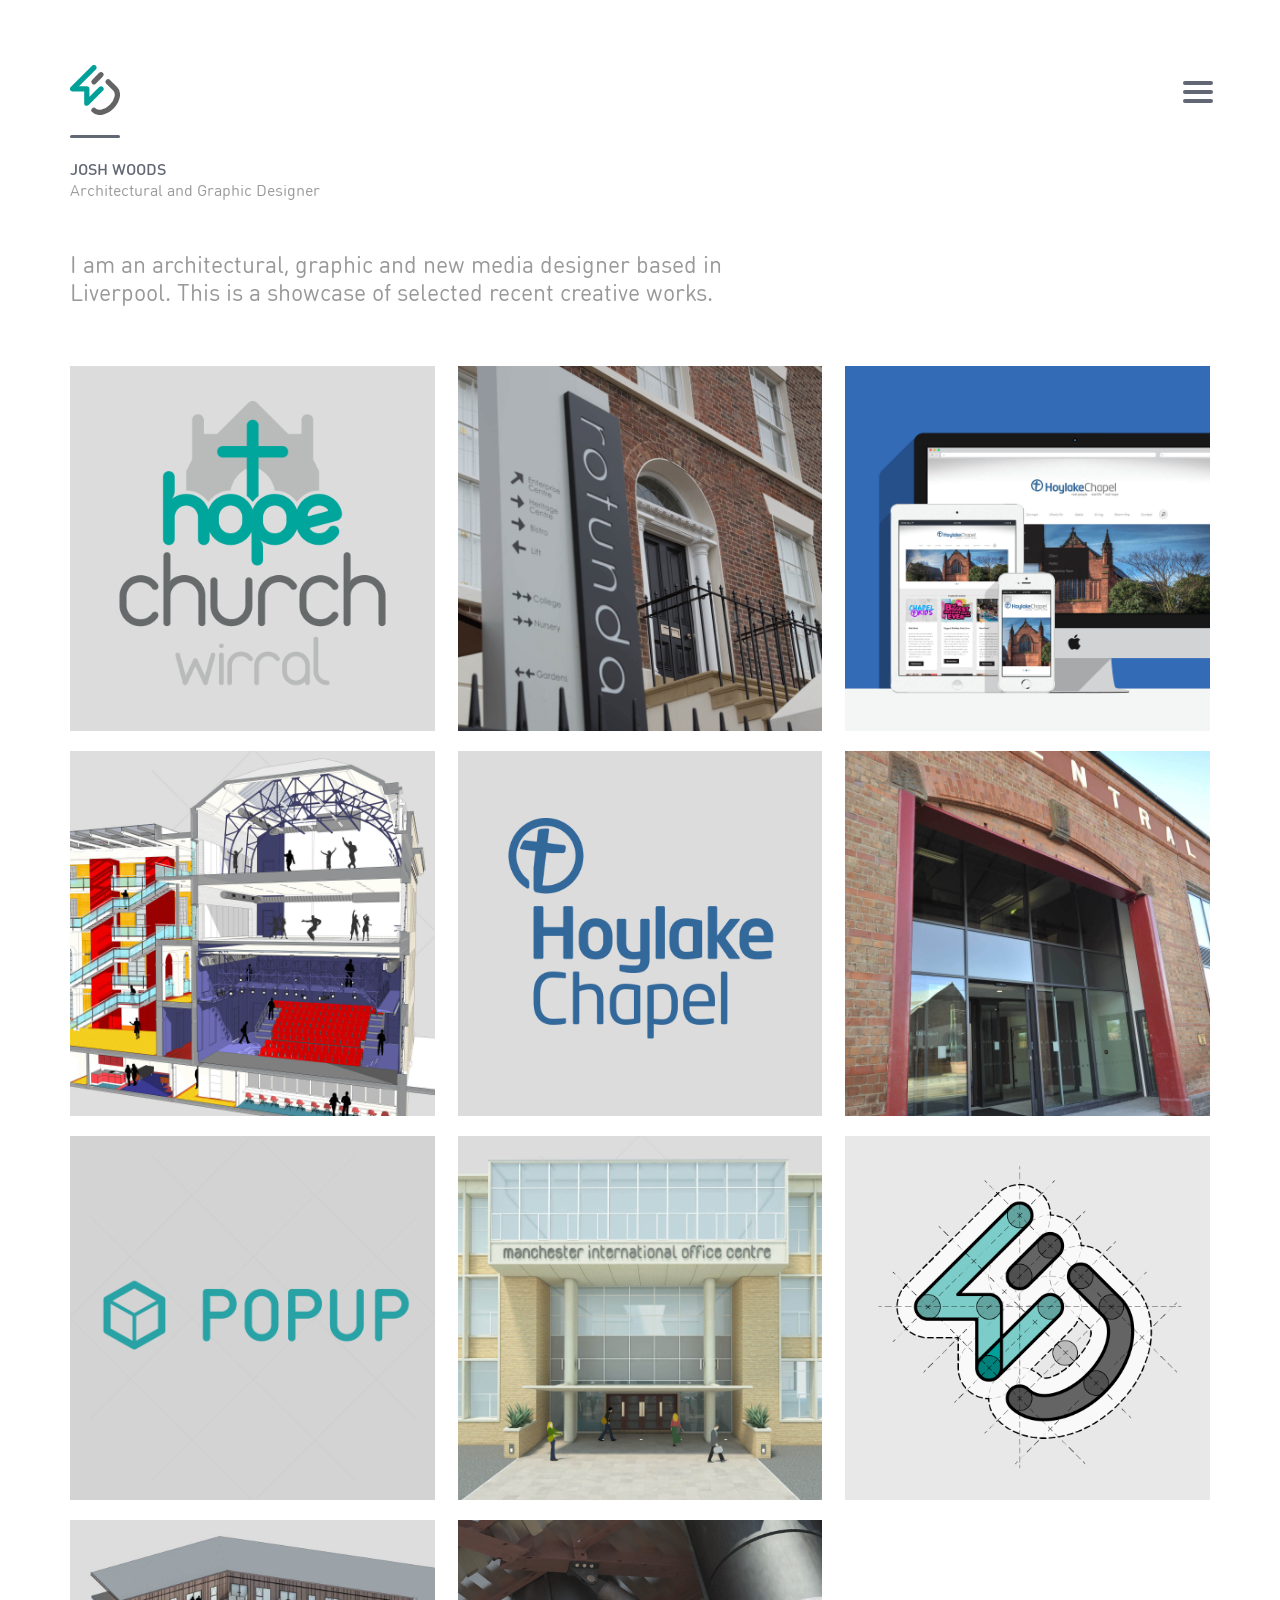
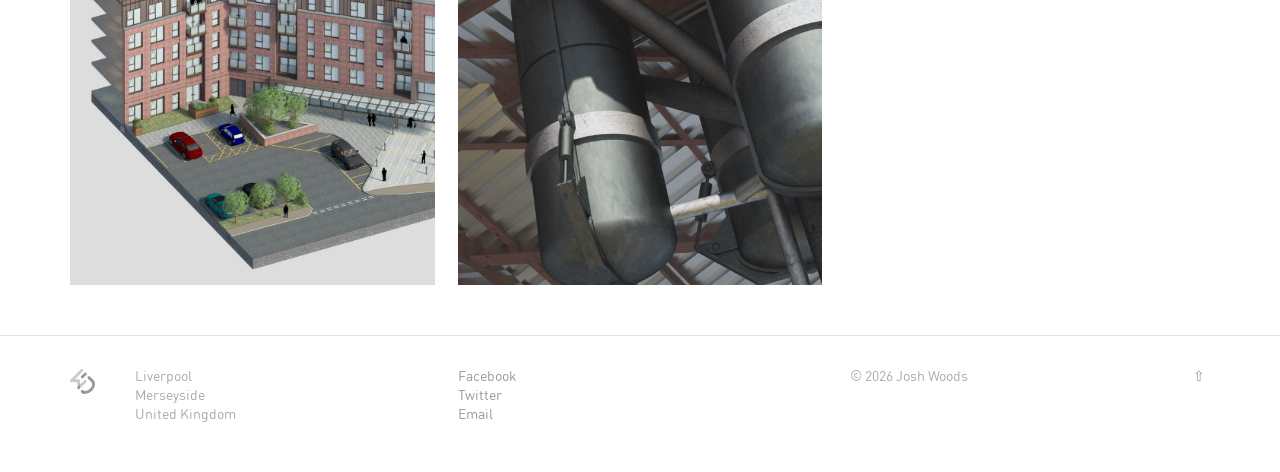
==== index.html @ f614d5b0 "Add files via upload" ====
<!DOCTYPE html>
<html lang="en">

<head>
  <meta charset="UTF-8">
  <meta name="viewport" content="width=device-width, initial-scale=1">
  <title>Josh Woods | Architectural &#38; Graphic Designer</title>
  <meta name="description" content="I am an architectural, graphic and new media designer based in Liverpool. This is a showcase of my recently completed creative works.">
  <meta name="author" content="Josh Woods">
  <link rel="stylesheet" href="css/style.css">
  <link rel="apple-touch-icon" href="img/apple-icon-touch.png">
  <link rel="shortcut icon" href="img/favicon.png">
</head>

<body>

<section id="top" style="height: 50px;"></section>

<div class="header">
<a href="#0">
<svg class="logo" id="Layer_1" xmlns="http://www.w3.org/2000/svg" viewBox="0 0 94.96 94.96"><g id="LWPOLYLINE"><polyline points="45.44 4.96 4.96 45.44 31.94 45.44 31.94 72.42 58.93 45.44" style="fill:none; stroke:#01a199; stroke-linecap:round; stroke-linejoin:round; stroke-width:9.92px;"/></g><g id="LWPOLYLINE-2"><line x1="45.44" y1="31.94" x2="58.93" y2="18.45" style="fill:none; stroke:#646464; stroke-linecap:round; stroke-linejoin:round; stroke-width:9.92px;"/></g><g id="ELLIPSE"><path d="M45.44,85.91c7.45,7.45,22.55,4.43,33.73-6.75,11.18-11.18,14.2-26.28,6.75-33.73l-13.49-13.49" style="fill:none; stroke:#646464; stroke-linecap:round; stroke-linejoin:round; stroke-width:9.92px;"/></g></svg>
</a>
      <nav class="hamburger">
        <ul class="drop-down closed">
          <li>
            <div class="nav-button navTrigger">
              <i></i><i></i><i></i>
            </div>
          </li>
          <li class="filter dditem" data-filter="all" style="margin-top: 70px;"><a data-type="all" href="#0">SHOW ALL</a></li>
          <li class="filter dditem" data-filter=".online"><a data-type="online" href="#0">NEW MEDIA</a></li>
					<li class="filter dditem" data-filter=".architect"><a data-type="architect" href="#0">ARCHITECTURE</a>
					</li>
					<li class="filter dditem" data-filter=".identity"><a data-type="identity" href="#0">IDENTITY</a>
					</li>
					<li class="filter dditem" data-filter=".print"><a data-type="print" href="#0">PRINT</a>
					</li>
                    <li><a href="/about/">ABOUT</a>
					</li>
                    <li><a href="/contact/" style="font-weight: 500; color: #626774;">CONTACT</a>
                    </li>
        </ul>
      </nav>

</div>

<div id="whiteout" class="showverlay"></div>
    
<div class="wrapper">
  <div class="title">
    <div class="titleline" margin-top: 24px;></div>
    <div style="font-weight: 500; color: #626774; margin-top: 20px;">JOSH WOODS</div>
    <div style="color: #999999;">Architectural and Graphic Designer</div>
  </div>
</div>

<div class="wrapper"><div class="subtitle">
    <h3>
      I am an architectural, graphic and new media designer based in Liverpool. This is a showcase of selected recent creative works.
    </h3>
</div></div>   
    
	<div class="container wrapper">
		<div class="item mix identity print">
			<a href="projects/hcw" id="work1">
                <img class="frame" src="data:image/png;base64, [base64]/9eOsAIAAAAAAAAAAAAAAAAAAAAAAAAAAAAAAAAAAAAAAAAAAAAAAAAAAAAAAAAAAAAAAAAAAAAAAAwBxc8AAdL7YC0AAAAASUVORK5CYII=" />
                <img data-src="img/projects/hcw/hcw.png" class="lazyload frameimg">
				<figbg class="prin" />
				<figcaption>
                    <div style="font-weight: 500;">Hope Church</div>
					New responsive identity for a church rename and rebrand. Identity alongside print and online assets.
				</figcaption>
			</a>
		</div>
		<div class="item mix identity architect">
			<a href="projects/template" id="work1">
                <img class="frame" src="data:image/png;base64, [base64]/9eOsAIAAAAAAAAAAAAAAAAAAAAAAAAAAAAAAAAAAAAAAAAAAAAAAAAAAAAAAAAAAAAAAAAAAAAAAAwBxc8AAdL7YC0AAAAASUVORK5CYII=" />
                <img data-src="img/projects/rotunda.jpg" class="lazyload frameimg">
				<figbg class="arch" />
				<figcaption>
					Animated text Overlay or description of project; Animated text Overlay or description of project;
				</figcaption>
			</a>
		</div>
		<div class="item mix online">
			<a href="projects/template" id="work1">
                <img class="frame" src="data:image/png;base64, [base64]/9eOsAIAAAAAAAAAAAAAAAAAAAAAAAAAAAAAAAAAAAAAAAAAAAAAAAAAAAAAAAAAAAAAAAAAAAAAAAwBxc8AAdL7YC0AAAAASUVORK5CYII=" />
                <img data-src="img/projects/hcsite.jpg" class="lazyload frameimg">
				<figbg class="onli" />
				<figcaption>
					Animated text Overlay or description of project; Animated text Overlay or description of project;
				</figcaption>
			</a>
		</div>
		<div class="item mix print architect">
			<a href="projects/template" id="work1">
                <img class="frame" src="data:image/png;base64, [base64]/9eOsAIAAAAAAAAAAAAAAAAAAAAAAAAAAAAAAAAAAAAAAAAAAAAAAAAAAAAAAAAAAAAAAAAAAAAAAAwBxc8AAdL7YC0AAAAASUVORK5CYII=" />
                <img data-src="img/projects/lipa.jpg" class="lazyload frameimg">
				<figbg class="prin" />
				<figcaption>
					Animated text Overlay or description of project; Animated text Overlay or description of project;
				</figcaption>
			</a>
		</div>
		<div class="item mix identity online print">
			<a href="projects/template" id="work1">
                <img class="frame" src="data:image/png;base64, [base64]/9eOsAIAAAAAAAAAAAAAAAAAAAAAAAAAAAAAAAAAAAAAAAAAAAAAAAAAAAAAAAAAAAAAAAAAAAAAAAwBxc8AAdL7YC0AAAAASUVORK5CYII=" />
                <img data-src="img/projects/hc.png" class="lazyload frameimg">
				<figbg class="prin" />
				<figcaption>
					Animated text Overlay or description of project; Animated text Overlay or description of project;
				</figcaption>
			</a>
		</div>
		<div class="item mix architect">
			<a href="projects/template" id="work1">
                <img class="frame" src="data:image/png;base64, [base64]/9eOsAIAAAAAAAAAAAAAAAAAAAAAAAAAAAAAAAAAAAAAAAAAAAAAAAAAAAAAAAAAAAAAAAAAAAAAAAwBxc8AAdL7YC0AAAAASUVORK5CYII=" />
                <img data-src="img/projects/shorelines.jpg" class="lazyload frameimg">
				<figbg class="arch" />
				<figcaption>
					Animated text Overlay or description of project; Animated text Overlay or description of project;
				</figcaption>
			</a>
		</div>
		<div class="item mix online identity">
			<a href="projects/template" id="work1">
                <img class="frame" src="data:image/png;base64, [base64]/9eOsAIAAAAAAAAAAAAAAAAAAAAAAAAAAAAAAAAAAAAAAAAAAAAAAAAAAAAAAAAAAAAAAAAAAAAAAAwBxc8AAdL7YC0AAAAASUVORK5CYII=" />
                <img data-src="img/projects/popup.png" class="lazyload frameimg">
				<figbg class="onli" />
				<figcaption>
					Animated text Overlay or description of project; Animated text Overlay or description of project;
				</figcaption>
			</a>
		</div>
		<div class="item mix architect">
			<a href="projects/template" id="work1">
                <img class="frame" src="data:image/png;base64, [base64]/9eOsAIAAAAAAAAAAAAAAAAAAAAAAAAAAAAAAAAAAAAAAAAAAAAAAAAAAAAAAAAAAAAAAAAAAAAAAAwBxc8AAdL7YC0AAAAASUVORK5CYII=" />
                <img data-src="img/projects/mioc.jpg" class="lazyload frameimg">
				<figbg class="arch" />
				<figcaption>
					Animated text Overlay or description of project; Animated text Overlay or description of project;
				</figcaption>
			</a>
		</div>
		<div class="item mix identity">
			<a href="projects/template" id="work1">
                <img class="frame" src="data:image/png;base64, [base64]/9eOsAIAAAAAAAAAAAAAAAAAAAAAAAAAAAAAAAAAAAAAAAAAAAAAAAAAAAAAAAAAAAAAAAAAAAAAAAwBxc8AAdL7YC0AAAAASUVORK5CYII=" />
                <img data-src="img/projects/jw3.png" class="lazyload frameimg">
				<figbg class="iden" />
				<figcaption>
					Animated text Overlay or description of project; Animated text Overlay or description of project;
				</figcaption>
			</a>
		</div>
		<div class="item mix architect">
			<a href="projects/template" id="work1">
                <img class="frame" src="data:image/png;base64, [base64]/9eOsAIAAAAAAAAAAAAAAAAAAAAAAAAAAAAAAAAAAAAAAAAAAAAAAAAAAAAAAAAAAAAAAAAAAAAAAAwBxc8AAdL7YC0AAAAASUVORK5CYII=" />
                <img data-src="img/projects/sthelens.jpg" class="lazyload frameimg">
				<figbg class="arch" />
				<figcaption>
					Animated text Overlay or description of project; Animated text Overlay or description of project;
				</figcaption>
			</a>
		</div>
		<div class="item mix architect">
			<a href="projects/thesis" id="work1">
                <img class="frame" src="data:image/png;base64, [base64]/9eOsAIAAAAAAAAAAAAAAAAAAAAAAAAAAAAAAAAAAAAAAAAAAAAAAAAAAAAAAAAAAAAAAAAAAAAAAAwBxc8AAdL7YC0AAAAASUVORK5CYII=" />
                <img data-src="img/projects/thesis/thesis.jpg" class="lazyload frameimg">
				<figbg class="arch" />
				<figcaption>
                    <div style="font-weight: 500;">Symbiosis - Ecological and Technical Futures</div>
					Liverpool School of Architecture final Thesis Project
				</figcaption>
			</a>
		</div>
        <div class="itemhidden">
		</div>
        <div class="itemhidden">
		</div>
        </div>
    
	<div class="footer">
			<div class="container wrapper">
			<div class="item location footer1">
				Liverpool
				<br>Merseyside
				<br>United Kingdom

			</div>
				
		<svg class="logofooter" xmlns="http://www.w3.org/2000/svg" viewBox="0 0 10.02 10" width="25px"><g id="Footer_Logo_Light"><path d="M3.36,8.11s-.03,0-.04-.01c.01,0,.03,0,.04.01Z" style="fill:#000100;"/><path d="M3.25,8.08s-.03-.02-.05-.03c.02,0,.03.02.05.03Z" style="fill:#000100;"/><path d="M3.47,8.12s.02,0,.03,0c0,0-.02,0-.03,0,0,0,0,0,0,0Z" style="fill:#000100;"/><path d="M3.15,8.02s-.06-.04-.09-.07c.03.03.06.05.09.07Z" style="fill:#000100;"/><path d="M3.88,7.95h0s0,0,0,0Z" style="fill:#000100;"/><path d="M3.63,8.1s-.03.01-.05.01c.02,0,.03,0,.05-.01Z" style="fill:#000100;"/><path d="M3.84,7.98s-.03.03-.05.04c.02-.01.04-.03.05-.04Z" style="fill:#000100;"/><path d="M3.74,8.05s-.03.02-.05.03c.02,0,.03-.02.05-.03Z" style="fill:#000100;"/><path d="M2.97,7.82s-.02-.04-.03-.06c0,.02.02.04.03.06Z" style="fill:#000100;"/><path d="M2.92,7.71s-.01-.03-.02-.05c0,.02.01.03.02.05Z" style="fill:#000100;"/><path d="M3.06,7.95s-.05-.06-.07-.09c.02.03.05.06.07.09Z" style="fill:#000100;"/><path d="M3.69,8.08s-.04.01-.06.02c.02,0,.04-.01.06-.02Z" style="fill:#000100;"/><path d="M3.87,7.96h0s-.03.02-.04.03c.01,0,.02-.02.03-.03Z" style="fill:#000100;"/><polygon points="3.06 7.95 3.06 7.95 3.06 7.95 3.06 7.95" style="fill:#000100;"/><path d="M3.06,7.13s.53-.53.99-.99v-1.45c0-.32-.26-.58-.58-.58h-1.49S5.11.99,5.11.99c.23-.23.23-.59,0-.82-.23-.23-.59-.23-.82,0L.17,4.29c-.23.23-.23.59,0,.82.11.11.26.17.41.17h2.31s0,2.26,0,2.26c0,0,0,0,0,0,0-.15.05-.3.17-.42Z" style="fill:#000100; opacity:.2;"/><path d="M6.54,4.47c-.23-.23-.59-.23-.82,0,0,0-.89.89-1.67,1.67v1.4c0,.16-.06.3-.17.41l2.66-2.66c.23-.23.23-.59,0-.82Z" style="fill:#000100; opacity:.2;"/><path d="M2.9,7.65s-.01-.07-.01-.11c0,.04,0,.07.01.11Z" style="fill:#000100;"/><path d="M3.79,8.02s-.03.02-.05.03c.02,0,.03-.02.05-.03Z" style="fill:#000100;"/><path d="M2.99,7.86s-.02-.03-.02-.04c0,.01.01.03.02.04Z" style="fill:#000100;"/><path d="M3.2,8.05s-.03-.02-.05-.03c.02.01.03.02.05.03Z" style="fill:#000100;"/><path d="M3.32,8.1s-.05-.01-.07-.02c.02,0,.05.01.07.02Z" style="fill:#000100;"/><path d="M2.94,7.76s-.01-.04-.02-.06c0,.02.01.04.02.06Z" style="fill:#000100;"/><path d="M3.58,8.11s-.06,0-.09,0c.03,0,.06,0,.09,0Z" style="fill:#000100;"/><path d="M3.47,8.12s-.08,0-.11-.01c.04,0,.08.01.11.01Z" style="fill:#000100;"/></g><g id="Footer_Logo_Dark"><path d="M4.05,6.14c-.46.46-.99.99-.99.99-.11.11-.17.27-.17.42,0,.04,0,.07.01.11,0,.02.01.03.02.05,0,.02.01.04.02.06,0,.02.02.04.03.06,0,.01.01.03.02.04.02.03.04.06.07.09,0,0,0,0,0,0,.03.03.06.05.09.07.02.01.03.02.05.03.02,0,.03.02.05.03.02,0,.05.01.07.02.01,0,.03,0,.04.01.04,0,.07.01.11.01,0,0,.02,0,.03,0,.03,0,.06,0,.09,0,.02,0,.03,0,.05-.01.02,0,.04-.01.06-.02.02,0,.03-.02.05-.03.02,0,.03-.02.05-.03.02-.01.04-.03.05-.04.01-.01.03-.02.04-.03h0c.1-.1.17-.25.17-.41v-1.4Z" style="fill:#000100; opacity:.4;"/><path d="M4.48,3.65c.23.23.59.23.82,0l1.26-1.27c.21-.24.19-.61-.05-.82-.23-.2-.58-.19-.79.02l-1.24,1.24c-.23.23-.23.59,0,.82Z" style="fill:#000100; opacity:.4;"/><path d="M9.41,4.46l-1.44-1.43c-.23-.23-.59-.23-.82,0-.23.23-.23.59,0,.82h0s1.44,1.43,1.44,1.43c.57.57.29,1.76-.61,2.67-.91.91-2.1,1.18-2.67.61h0c-.23-.23-.59-.23-.82,0-.23.23-.23.59,0,.82h0c1.02,1.02,2.95.74,4.31-.61s1.63-3.29.61-4.31Z" style="fill:#000100; opacity:.4;"/></g></svg>


			<div class="item location footer2">
				<a href="https://www.facebook.com/joshdmw">Facebook</a>
				<br><a href="https://twitter.com/jdmwoods">Twitter</a>
				<br><a href="/contact/">Email</a>
			</div>

			<div class="copyright">
				&copy; 2026 Josh Woods
			</div>
			<div class="top">
				<a href="#top">&#8679;</a>
			</div>

		</div>
	</div>
    
<script src='js/jquery-2.1.4.min.js'></script>
<script src="js/hamburger.js"></script>
<script src="js/dropdown.js"></script>
<script src="js/sticky.js"></script>
<script src="js/modernizr.custom.js"></script>
<script src="js/top.js"></script>
<script src="js/mixitup.min.js"></script>
<script src="js/mixitup.init.js"></script>
<script src="js/lazysizes.min.js"></script>
    
</body>
</html>
---- css/style.css ----
html {
  /* Change default typefaces here */
	font-family: 'FF DIN Round Pro', sans-serif;
	font-size: 100%;
	font-weight: 400;
	-webkit-font-smoothing: antialiased;
}

body {
	background: #fff;
	padding: 0;
	margin: 0;
}

#Container .mix {
	display: none;
}

.display-none {
  display: none;
}

img {
	max-width: 100%;
}

img {
	-ms-interpolation-mode: bicubic;
}

*, *:after, *:before {
	-webkit-box-sizing: border-box;
	-moz-box-sizing: border-box;
	box-sizing: border-box;
}

.clearfix:before, .clearfix:after {
	content: '';
	display: table;
}

.clearfix:after {
	clear: both;
}

@font-face {
	font-family: 'FF DIN Round Pro';
	src: url('hinted-subset-FFDINRoundPro-Regular.eot');
	font-weight: 400;
	font-style: normal;
}
@font-face {
	font-family: 'FF DIN Round Pro';
	src: url([data-uri]) format('woff2'),
		url([data-uri]) format('woff'),
		url('hinted-subset-FFDINRoundPro-Regular.ttf') format('truetype');
	font-weight: 400;
	font-style: normal;
}

@font-face {
	font-family: 'FF DIN Round Pro';
	src: url('hinted-subset-FFDINRoundPro-Medium.eot');
	font-weight: 500;
	font-style: normal;
}
@font-face {
	font-family: 'FF DIN Round Pro';
	src: url([data-uri]) format('woff2'),
		url([data-uri]) format('woff'),
		url('hinted-subset-FFDINRoundPro-Medium.ttf') format('truetype');
	font-weight: 500;
	font-style: normal;
}

/* Copy & Lists */
p {
	line-height: 1.5rem;
	margin-top: 1.5rem;
	margin-bottom: 0;
}

a {
    color: #999999;
    text-decoration: none;
}

a:hover {
    color: #626774;
    
}

ul,
ol {
	margin-top: 1.5rem;
	margin-bottom: 1.5rem;
}

ul li,
ol li {
	line-height: 1.5rem;
}

ul ul,
ol ul,
ul ol,
ol ol {
	margin-top: 0;
	margin-bottom: 0;
}

blockquote {
	line-height: 1.5rem;
	margin-top: 1.5rem;
	margin-bottom: 1.5rem;
}
/* Headings */
h1,
h2,
h3,
h4,
h5,
h6 {
  /* Change heading typefaces here */
	font-family: 'FF DIN Round Pro', sans-serif;
	font-weight: 400;
	margin-top: 1.5rem;
	margin-bottom: 0;
	line-height: 1.5rem;
}

h1 {
	font-size: 4.242rem;
	line-height: 4.5rem;
	margin-top: 3rem;
}

h2 {
	font-size: 2.828rem;
	line-height: 3rem;
	margin-top: 3rem;
}

h3 {
	font-size: 1.414rem;
	line-height: 1.75rem;
}

h4 {
	font-size: 0.707rem;
}

h5 {
	font-size: 0.4713333333333333rem;
}

h6 {
	font-size: 0.3535rem;
}

@media only screen and (max-width: 550px) {
	h3 {
		font-size: 1.2rem;
		line-height: 1.4rem;
	}
}

/* Tables */
	table {
		margin-top: 1.5rem;
		border-spacing: 0;
		border-collapse: collapse;
	}

	table td,
table th {
		padding: 0;
		line-height: 33px;
	}
/* Code blocks */
	code {
		vertical-align: bottom;
	}
/* Leading paragraph text */
	.lead {
		font-size: 1.414rem;
	}
/* Hug the block above you */
	.hug {
		margin-top: 0;
	}

.subtitle {
	width: 64%;
    margin-top: 200px;
    margin-bottom: 60px;
    color: #999999;
}

@media only screen and (max-width: 950px) {
	.subtitle {
		width: 80%;
	}
}

.logo {
    width: 50px;
    height: 50px;
    margin-bottom: 25px;
    margin-top: 15px;
    float: left;
    z-index: 99;
    cursor: pointer;
    cursor: hand;
	}
	
.logow {
        stroke: #646464;
        fill: none;
        stroke-linecap: round;
        stroke-linejoin: round;
        stroke-width: 10px;
      }

.logoj {
        stroke: #01a199;
        fill: none;
        stroke-linecap: round;
        stroke-linejoin: round;
        stroke-width: 10px;
      }

.header {
  z-index: 99;
  background: #ffffff;
  background: linear-gradient(0deg,rgba(255, 255, 255, 0) 25%, rgba(255, 255, 255, 1) 100%);
  left: 0;
  right: 0;
  margin-left: auto;
  margin-right: auto;
  max-width: 1140px;
  width: 90%;
}

.wrapper {
	margin-left: auto;
    margin-right: auto;
	max-width: 1140px;
	width: 90%;
}

.titleline {
    background-color: #626774;
    width: 50px;
    height: 3px;
	margin-top: 5px;
    border-radius: 2px;
}

.title {
  position: absolute;
  top: 130px;
}

/* Navbutton */

.hamburger {
  float: right;
  z-index: 99;
  margin-top: 31px;
}

.navTrigger {
  cursor: pointer;
  width: 30px;
  height: 25px;
  float: right;
  z-index: 99;
}
.navTrigger i {
  background-color: #626774;
  border-radius: 2px;
  content: '';
  display: block;
  width: 100%;
  height: 4px;
}
.navTrigger i:nth-child(1) {
  -webkit-animation: outT 0.8s backwards;
  animation: outT 0.8s backwards;
  -webkit-animation-direction: reverse;
  animation-direction: reverse;
}
.navTrigger i:nth-child(2) {
  margin: 5px 0;
  -webkit-animation: outM 0.8s backwards;
  animation: outM 0.8s backwards;
  -webkit-animation-direction: reverse;
  animation-direction: reverse;
}
.navTrigger i:nth-child(3) {
  -webkit-animation: outBtm 0.8s backwards;
  animation: outBtm 0.8s backwards;
  -webkit-animation-direction: reverse;
  animation-direction: reverse;
}
.navTrigger.active i:nth-child(1) {
  -webkit-animation: inT 0.8s forwards;
  animation: inT 0.8s forwards;
}
.navTrigger.active i:nth-child(2) {
  -webkit-animation: inM 0.8s forwards;
  animation: inM 0.8s forwards;
}
.navTrigger.active i:nth-child(3) {
  -webkit-animation: inBtm 0.8s forwards;
  animation: inBtm 0.8s forwards;
}
@-webkit-keyframes inM {
  50% {
    -webkit-transform: rotate(0deg);
  }
  100% {
    -webkit-transform: rotate(45deg);
  }
}
@keyframes inM {
  50% {
    transform: rotate(0deg);
  }
  100% {
    transform: rotate(45deg);
  }
}
@-webkit-keyframes outM {
  50% {
    -webkit-transform: rotate(0deg);
  }
  100% {
    -webkit-transform: rotate(45deg);
  }
}
@keyframes outM {
  50% {
    transform: rotate(0deg);
  }
  100% {
    transform: rotate(45deg);
  }
}
@-webkit-keyframes inT {
  0% {
    -webkit-transform: translateY(0px) rotate(0deg);
  }
  50% {
    -webkit-transform: translateY(9px) rotate(0deg);
  }
  100% {
    -webkit-transform: translateY(9px) rotate(135deg);
  }
}
@keyframes inT {
  0% {
    transform: translateY(0px) rotate(0deg);
  }
  50% {
    transform: translateY(9px) rotate(0deg);
  }
  100% {
    transform: translateY(9px) rotate(135deg);
  }
}
@-webkit-keyframes outT {
  0% {
    -webkit-transform: translateY(0px) rotate(0deg);
  }
  50% {
    -webkit-transform: translateY(9px) rotate(0deg);
  }
  100% {
    -webkit-transform: translateY(9px) rotate(135deg);
  }
}
@keyframes outT {
  0% {
    transform: translateY(0px) rotate(0deg);
  }
  50% {
    transform: translateY(9px) rotate(0deg);
  }
  100% {
    transform: translateY(9px) rotate(135deg);
  }
}
@-webkit-keyframes inBtm {
  0% {
    -webkit-transform: translateY(0px) rotate(0deg);
  }
  50% {
    -webkit-transform: translateY(-9px) rotate(0deg);
  }
  100% {
    -webkit-transform: translateY(-9px) rotate(135deg);
  }
}
@keyframes inBtm {
  0% {
    transform: translateY(0px) rotate(0deg);
  }
  50% {
    transform: translateY(-9px) rotate(0deg);
  }
  100% {
    transform: translateY(-9px) rotate(135deg);
  }
}
@-webkit-keyframes outBtm {
  0% {
    -webkit-transform: translateY(0px) rotate(0deg);
  }
  50% {
    -webkit-transform: translateY(-9px) rotate(0deg);
  }
  100% {
    -webkit-transform: translateY(-9px) rotate(135deg);
  }
}
@keyframes outBtm {
  0% {
    transform: translateY(0px) rotate(0deg);
  }
  50% {
    transform: translateY(-9px) rotate(0deg);
  }
  100% {
    transform: translateY(-9px) rotate(135deg);
  }
}

/* Dropdown */

nav .drop-down {
  list-style: none; 
  overflow: hidden; /* When ul height is reduced, ensure overflowing li are not shown */
  height: 235px; /* 172px = (38 (li) + 5 (li border)) * 4 (number of li) */
  position: absolute;
  margin-left: -114px;
  margin-top: 0;
  padding: 0;
  z-index: 99;
  text-align: right;
  -webkit-transition: height 0.5s ease;
          transition: height 0.5s ease;
}

nav .drop-down.closed {
  /*  When toggled via jQuery this class will reduce the height of the ul which inconjuction
      with overflow: hidden set on the ul will hide all list items apart from the first */
  /* current li height 38px + 5px border */
  height: 25px;
}

#whiteout {
    position: fixed;
    top: 0;
    left: 0;
    width: 100%;
    height: 100%;
    z-index: 80;
    background-color: rgba(255,255,255,0.7);
    transition: all 0.5s ease;
}

.showverlay {
    visibility: hidden;
    opacity: 0;
}

/* Subtitle */

#subtitlecontact {
	width: 32%;
    position: relative;
	overflow: hidden;
}

@media only screen and (max-width: 950px) {
	#subtitlecontact {
		width: 80%;
	}
}

#contactform {
	width: 64%;
    position: relative;
    overflow: hidden;
    margin-bottom: 25px;
}

@media only screen and (max-width: 950px) {
	#contactform {
		width: 100%;
	}
}

.success {
    border-left-style: solid;
    border-left-width: 3px;
    border-left-color: green;
    border-right-style: solid;
    border-right-width: 3px;
    border-right-color: green;
    border-top-style: solid;
    border-top-width: 3px;
    border-top-color: green;
    border-bottom-style: solid;
    border-bottom-width: 3px;
    border-bottom-color: green;
    color: #626774;
    padding-top: 4px;
    padding-left: 30px;
    padding-right: 30px;
    padding-bottom: 30px;
    display: none;
    width: 64%;
    margin-bottom: 30px;
}

@media only screen and (max-width: 950px) {
	.success {
		width: 100%;
	}
}
    
/* Flexbox */

.container {
	-ms-box-orient: horizontal;
	display: -webkit-box;
	display: -moz-box;
	display: -ms-flexbox;
	display: -moz-flex;
	display: -webkit-flex;
	display: flex;
	-webkit-flex-wrap: wrap;
	flex-wrap: wrap;
	-ms-flex-wrap: wrap;
	-moz-flex-wrap: wrap;
	justify-content: space-between;
	-webkit-justify-content: space-between;
}

.item {
	margin-bottom: 20px;
	position: relative;
	width: 32%;
}

@media only screen and (max-width: 550px) {
	.item {
		width: 100%;
		margin-bottom: 15px;
	}
}

@media only screen and (min-width: 551px) and (max-width: 950px) {
	.item {
		width: 49%;
		margin-bottom: 15px;
	}
}

.itemhidden {
	position: relative;
	width: 32%;
}

@media only screen and (max-width: 550px) {
	.itemhidden {
		width: 100%;
	}
}

@media only screen and (min-width: 551px) and (max-width: 950px) {
	.itemhidden {
		width: 49%;
	}
}

.item2 {
	position: relative;
	width: 66%;
	overflow: hidden;
}

@media only screen and (max-width: 950px) {
	.item2 {
		width: 100%;
	}
}

.item3 {
	margin-bottom: 20px;
	position: relative;
	width: 48.5%;
	overflow: hidden;
}

@media only screen and (max-width: 550px) {
	.item3 {
		width: 100%;
		margin-bottom: 15px;
	}
}

.item4 {
	margin-bottom: 20px;
	position: relative;
	width: 100%;
	overflow: hidden;
}

@media only screen and (max-width: 950px) {
	.item4 {
		margin-bottom: 15px;
	}
}

.item5 {
	margin-bottom: 0;
	position: relative;
	width: 32%;
	overflow: hidden;
}

@media only screen and (max-width: 950px) {
	.item5 {
		width: 100%;
	}
}

.articletext {
    color: #666666;
    background-color: rgba(240,240,240,0.8);
    padding-top: 5px;
    padding-left: 25px;
    padding-right: 25px;
    padding-bottom: 25px;
    width: 100%;
}

.lazyload {
  opacity: 0;
}

.lazyloading {
  opacity: 1;
  -webkit-transition: 300ms opacity;
  transition: 300ms opacity;
  background: url(../img/loader.gif) no-repeat center;
}

.frame {
	width: 100%;
    vertical-align: bottom;
}

.frameimg {
    position: absolute;
    width: 100%;
    height: 100%;
    top: 0;
    left: 0;
    vertical-align: bottom;
}

.mix {
  background-color: lightgray;
}

/* Hover */

figbg {
	width: 100%;
	height: 100%;
	position: absolute;
	opacity: 0;
	top: 0;
	left: 0;
	padding: 0;
    overflow: hidden;
	transition: opacity 0.3s ease-in-out;
 /* vendorless fallback */
	-o-transition: opacity 0.3s ease-in-out;
 /* opera */
	-ms-transition: opacity 0.3s ease-in-out;
 /* IE 10 */
	-moz-transition: opacity  0.3s ease-in-out;
 /* Firefox */
	-webkit-transition: opacity 0.3s ease-in-out;
 /*safari and chrome */
}

.onli {
background-color: #53c0ab;
}

.arch {
background-color: #f1cb4e;
}

.iden {
background-color: #82669c;
}

.prin {
background-color: #ed3f3e;
}

figcaption {
	position: absolute;
	color: white;
	opacity: 0;
	max-width: 80%;
	-webkit-transition: all 0.6s ease;
	-moz-transition: all 0.6s ease;
	-o-transition: all 0.6s ease;
}

a#work1:hover figbg {
	opacity: 0.85;
}

a#work1:hover figcaption {
	opacity: 1;
}

a#work1 figcaption {
	bottom: 10%;
	left: -30%;
}

a#work1:hover figcaption {
	left: 10%;
}

/* Feedback */

.feedback-input {
	opacity:0.9;
	color:#AAAAAA;
	font-family: 'FF DIN Round Pro', sans-serif;
    font-weight:300;
	font-size: 18px;
	border-radius: 0;
	line-height: 22px;
	background-color: white;
    border: 2px solid #d8d8d8;
	padding: 13px 13px 13px 54px;
	margin-bottom: 10px;
	width:100%;
	-webkit-box-sizing: border-box;
	-moz-box-sizing: border-box;
	-ms-box-sizing: border-box;
	box-sizing: border-box;
}

.feedback-input:focus{
	background: #fff;
	box-shadow: 0;
	border: 2px solid #848484;
	color: #848484;
	outline: none;
    padding: 13px 13px 13px 54px;
}

.focused{
	color:#30aed6;
	border:#30aed6 solid 3px;
}

/* Icons ---------------------------------- */

#name{
	background-image: url(../img/name.svg);
	background-size: 30px 30px;
	background-position: 11px 8px;
	background-repeat: no-repeat;
}

#name:focus{
	background-image: url(../img/name_on.svg);
	background-size: 30px 30px;
	background-position: 8px 5px;
  background-position: 11px 8px;
	background-repeat: no-repeat;
}

#email{
	background-image: url(../img/email.svg);
	background-size: 30px 30px;
	background-position: 11px 8px;
	background-repeat: no-repeat;
}

#email:focus{
	background-image: url(../img/email_on.svg);
	background-size: 30px 30px;
  background-position: 11px 8px;
	background-repeat: no-repeat;
}

#message{
	background-image: url(../img/comment.svg);
	background-size: 30px 30px;
	background-position: 11px 8px;
	background-repeat: no-repeat;
}

#message:focus{
	background-image: url(../img/comment_on.svg);
	background-size: 30px 30px;
	background-position: 11px 8px;
	background-repeat: no-repeat;
}

textarea {
	width: 100%;
	height: 150px;
	line-height: 150%;
}

input:hover, textarea:hover,
input:focus, textarea:focus {
	background-color:white;
}

#button-blue{
	font-family: 'FF DIN Round Pro', sans-serif;
	float:left;
	width: 100%;
	border: #d8d8d8 solid 2px;
	cursor:pointer;
	background-color: #d8d8d8;
	color:white;
	font-size:24px;
	padding-top:22px;
	padding-bottom:22px;
    -webkit-appearance: none;
	-webkit-transition: all 0.3s;
	-moz-transition: all 0.3s;
	transition: all 0.3s;
}

#button-blue:hover{
	background-color: rgba(0,0,0,0);
	color: #848484;
    border: #848484 solid 2px;
}

#button-blue:focus{
	background-color: rgba(0,0,0,0);
	color: #848484;
    border: #848484 solid 2px;
}

.errorMessages {
    list-style-type: disc;
    margin: 0 10px 15px 10px;
    padding: 8px 35px 8px 30px;
    color: #B94A48;
    background-color: #F2DEDE;
    border: 2px solid #EED3D7;
    border-radius: 4px;
    text-shadow: 0 1px 0 rgba(255, 255, 255, 0.5);
}
    
/* Footer */
.footer {
	border-top: 1px solid rgba(220,220,220,0.8);
	color: rgb(170,170,170);
	font-size: 0.9em;
        margin-top: 30px;
	padding-top: 30px;
	padding-bottom: 30px;
	line-height: 1.3em;
}

.logofooter {
	position: absolute;
	margin-left: 0px;
	margin-top: 3px;
        float: left;
}

.footer1 {
	padding-left: 65px;
}

@media only screen and (max-width: 550px) {
	.footer2 {
		padding-left: 65px;
	}
}	

.location {
	text-align: left;
}

.copyright {
	margin-bottom: 20px;
	position: relative;
	width: 25%;
	overflow: hidden;
	padding-right: 5px;
	padding-left: 5px;
	text-align: left;
}

.top {
	margin-bottom: 20px;
	position: relative;
	width: 5%;
	overflow: hidden;
	padding-right: 5px;
	padding-left: 5px;
	text-align: right;
}

@media only screen and (max-width: 550px) {
	.copyright, .top {
		width: 100%;
		margin-bottom: 0;
		text-align: left;
		padding-left: 65px;
	}

	.top {
		margin-top: 15px;
	}
}

@media only screen and (min-width: 551px) and (max-width: 950px) {
	.copyright, .top {
		width: 49%;
		margin-bottom: 0;
		text-align: left;
	}
	.copyright {
		padding-left: 65px;
	}
}
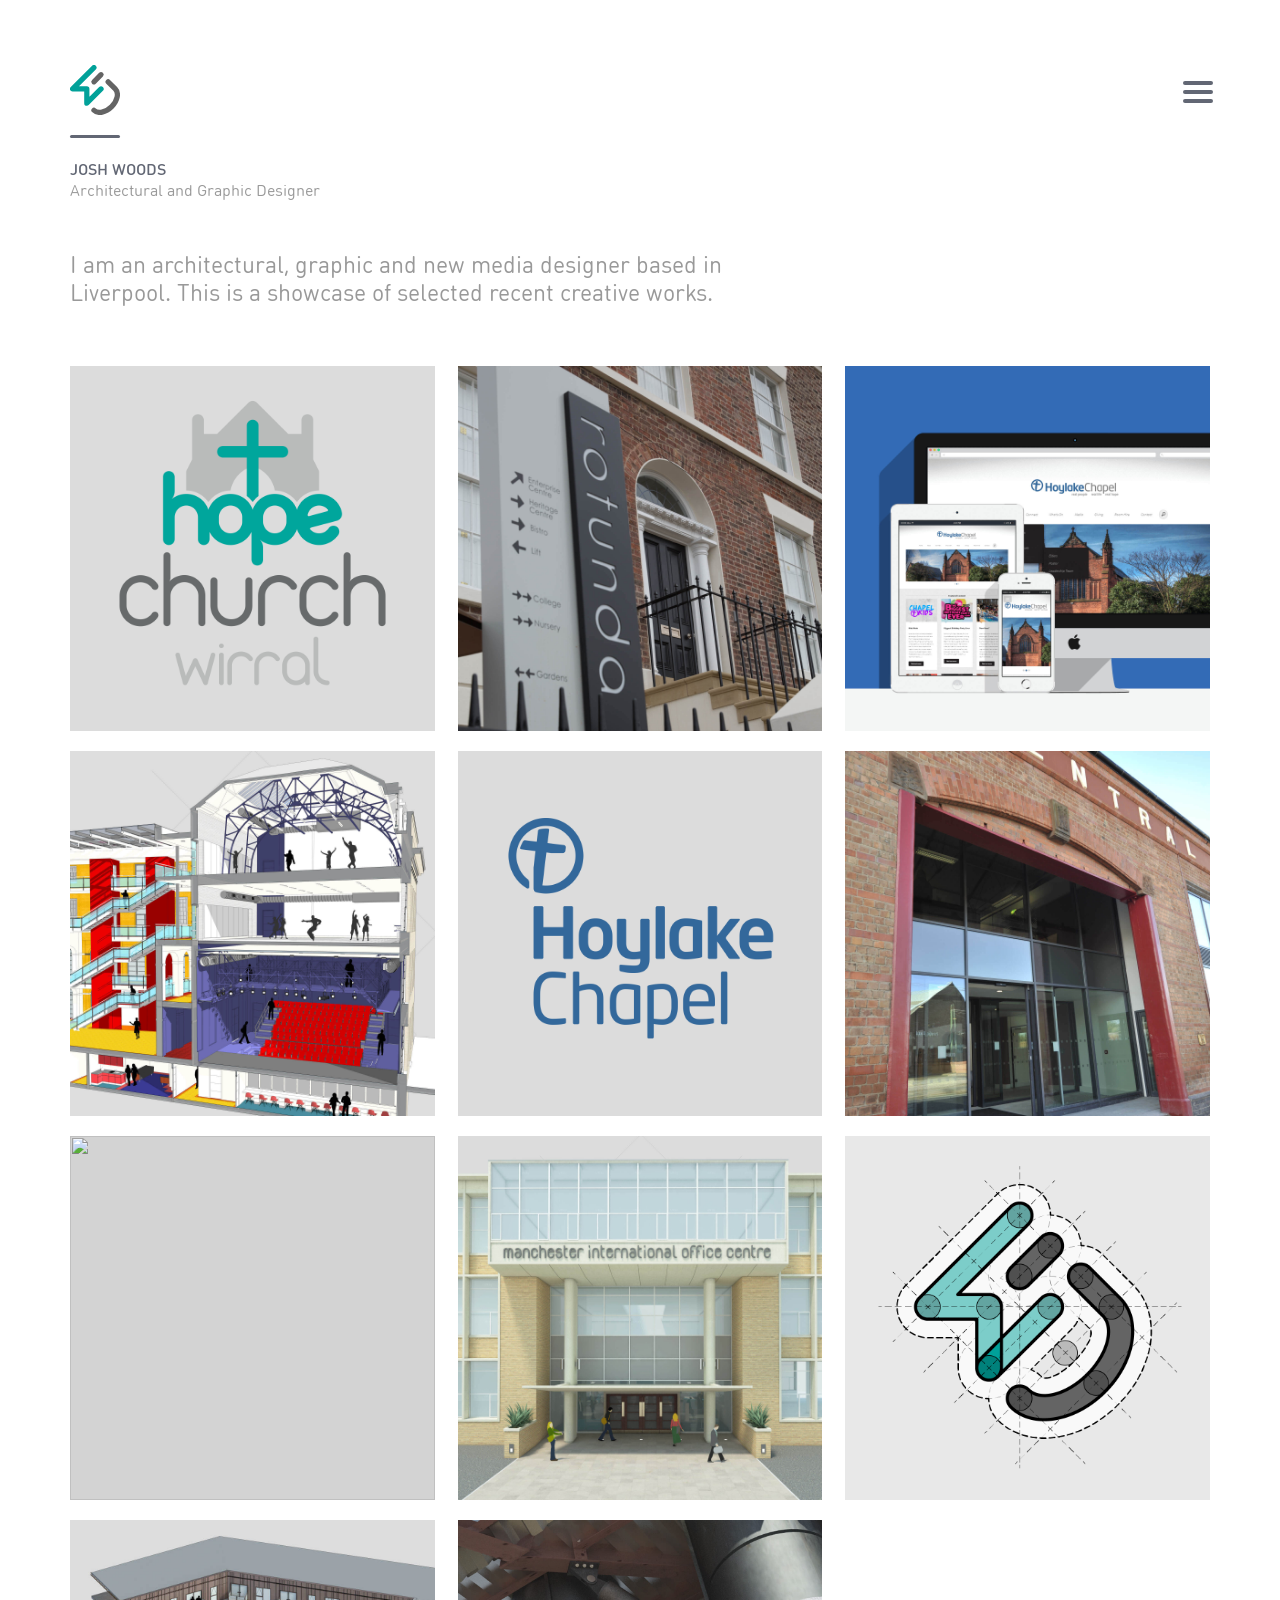
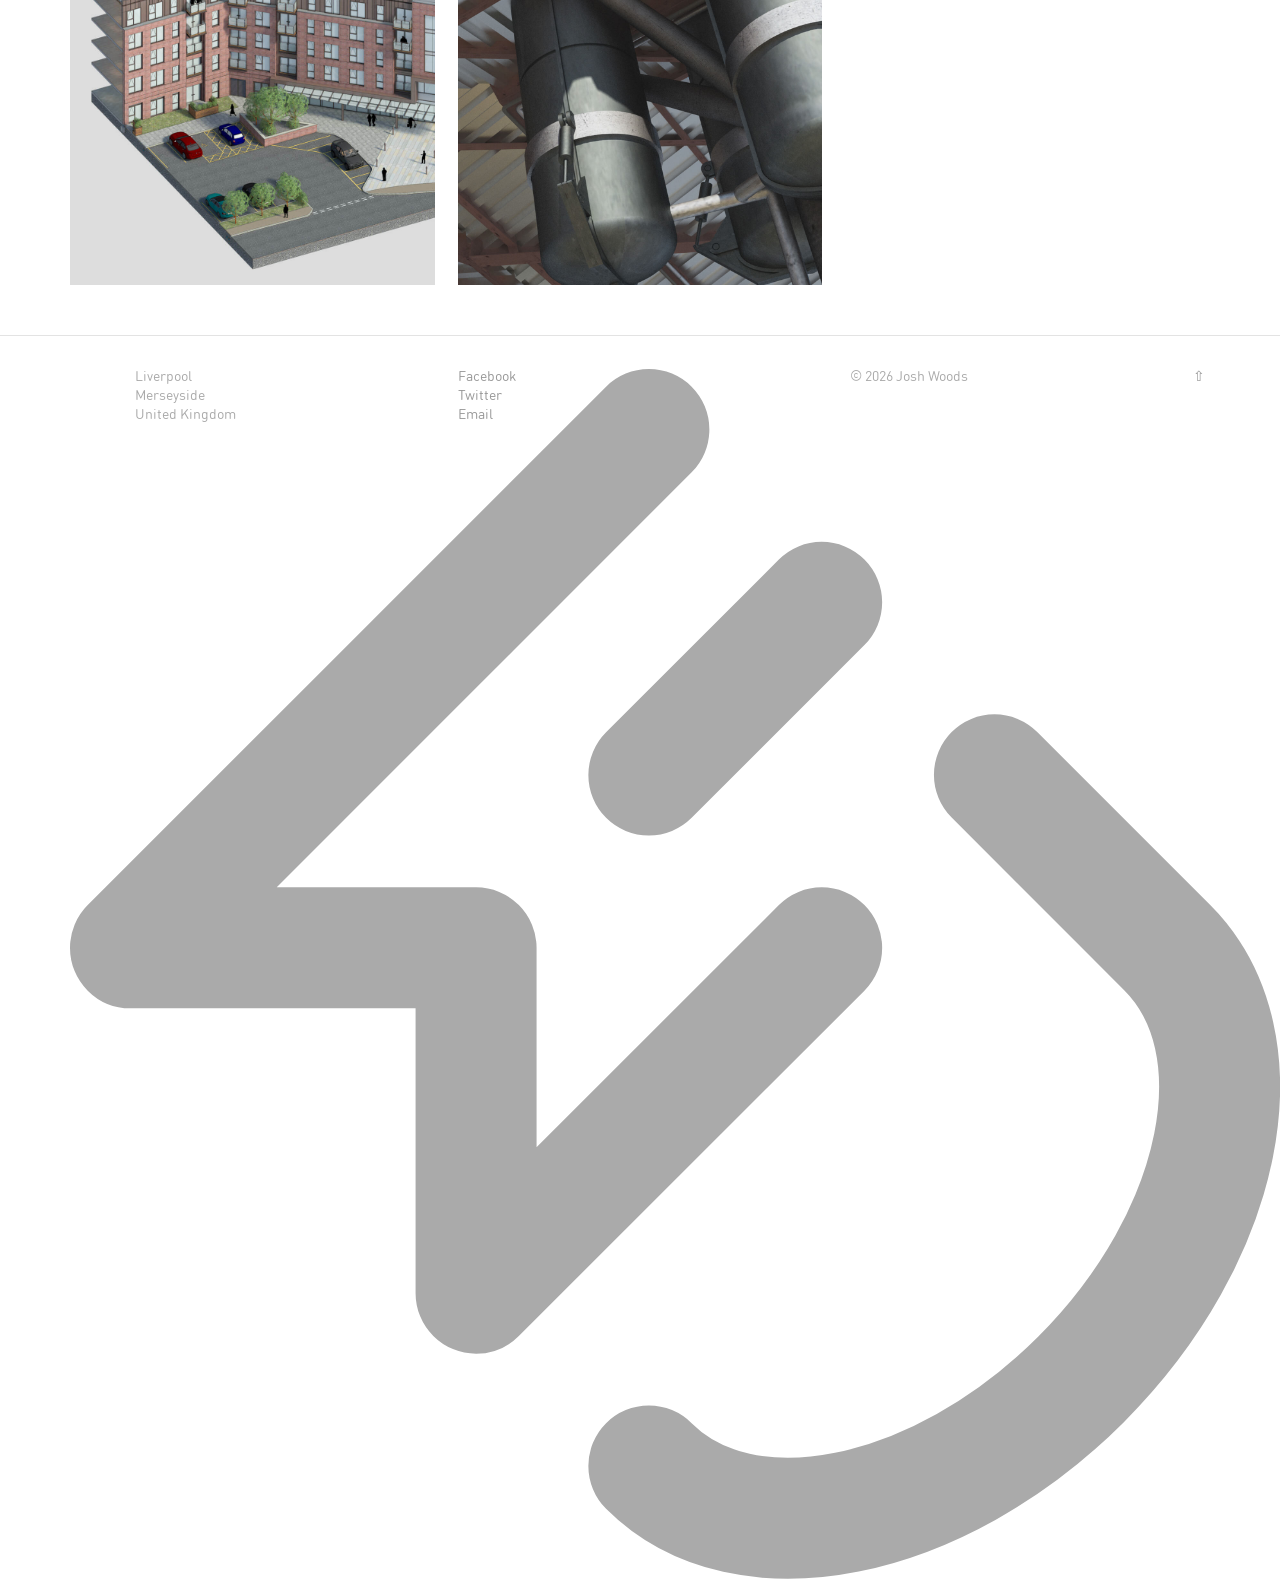
==== commit 74f179bf: "Add files via upload" ====
--- a/index.html
+++ b/index.html
@@ -125,7 +125,7 @@
 		<div class="item mix online identity">
 			<a href="projects/template" id="work1">
                 <img class="frame" src="data:image/png;base64, [base64]/9eOsAIAAAAAAAAAAAAAAAAAAAAAAAAAAAAAAAAAAAAAAAAAAAAAAAAAAAAAAAAAAAAAAAAAAAAAAAwBxc8AAdL7YC0AAAAASUVORK5CYII=" />
-                <img data-src="img/projects/popup.png" class="lazyload frameimg">
+                <img data-src="img/projects/bc.png" class="lazyload frameimg">
 				<figbg class="onli" />
 				<figcaption>
 					Animated text Overlay or description of project; Animated text Overlay or description of project;
@@ -188,7 +188,7 @@
 
 			</div>
 				
-		<svg class="logofooter" xmlns="http://www.w3.org/2000/svg" viewBox="0 0 10.02 10" width="25px"><g id="Footer_Logo_Light"><path d="M3.36,8.11s-.03,0-.04-.01c.01,0,.03,0,.04.01Z" style="fill:#000100;"/><path d="M3.25,8.08s-.03-.02-.05-.03c.02,0,.03.02.05.03Z" style="fill:#000100;"/><path d="M3.47,8.12s.02,0,.03,0c0,0-.02,0-.03,0,0,0,0,0,0,0Z" style="fill:#000100;"/><path d="M3.15,8.02s-.06-.04-.09-.07c.03.03.06.05.09.07Z" style="fill:#000100;"/><path d="M3.88,7.95h0s0,0,0,0Z" style="fill:#000100;"/><path d="M3.63,8.1s-.03.01-.05.01c.02,0,.03,0,.05-.01Z" style="fill:#000100;"/><path d="M3.84,7.98s-.03.03-.05.04c.02-.01.04-.03.05-.04Z" style="fill:#000100;"/><path d="M3.74,8.05s-.03.02-.05.03c.02,0,.03-.02.05-.03Z" style="fill:#000100;"/><path d="M2.97,7.82s-.02-.04-.03-.06c0,.02.02.04.03.06Z" style="fill:#000100;"/><path d="M2.92,7.71s-.01-.03-.02-.05c0,.02.01.03.02.05Z" style="fill:#000100;"/><path d="M3.06,7.95s-.05-.06-.07-.09c.02.03.05.06.07.09Z" style="fill:#000100;"/><path d="M3.69,8.08s-.04.01-.06.02c.02,0,.04-.01.06-.02Z" style="fill:#000100;"/><path d="M3.87,7.96h0s-.03.02-.04.03c.01,0,.02-.02.03-.03Z" style="fill:#000100;"/><polygon points="3.06 7.95 3.06 7.95 3.06 7.95 3.06 7.95" style="fill:#000100;"/><path d="M3.06,7.13s.53-.53.99-.99v-1.45c0-.32-.26-.58-.58-.58h-1.49S5.11.99,5.11.99c.23-.23.23-.59,0-.82-.23-.23-.59-.23-.82,0L.17,4.29c-.23.23-.23.59,0,.82.11.11.26.17.41.17h2.31s0,2.26,0,2.26c0,0,0,0,0,0,0-.15.05-.3.17-.42Z" style="fill:#000100; opacity:.2;"/><path d="M6.54,4.47c-.23-.23-.59-.23-.82,0,0,0-.89.89-1.67,1.67v1.4c0,.16-.06.3-.17.41l2.66-2.66c.23-.23.23-.59,0-.82Z" style="fill:#000100; opacity:.2;"/><path d="M2.9,7.65s-.01-.07-.01-.11c0,.04,0,.07.01.11Z" style="fill:#000100;"/><path d="M3.79,8.02s-.03.02-.05.03c.02,0,.03-.02.05-.03Z" style="fill:#000100;"/><path d="M2.99,7.86s-.02-.03-.02-.04c0,.01.01.03.02.04Z" style="fill:#000100;"/><path d="M3.2,8.05s-.03-.02-.05-.03c.02.01.03.02.05.03Z" style="fill:#000100;"/><path d="M3.32,8.1s-.05-.01-.07-.02c.02,0,.05.01.07.02Z" style="fill:#000100;"/><path d="M2.94,7.76s-.01-.04-.02-.06c0,.02.01.04.02.06Z" style="fill:#000100;"/><path d="M3.58,8.11s-.06,0-.09,0c.03,0,.06,0,.09,0Z" style="fill:#000100;"/><path d="M3.47,8.12s-.08,0-.11-.01c.04,0,.08.01.11.01Z" style="fill:#000100;"/></g><g id="Footer_Logo_Dark"><path d="M4.05,6.14c-.46.46-.99.99-.99.99-.11.11-.17.27-.17.42,0,.04,0,.07.01.11,0,.02.01.03.02.05,0,.02.01.04.02.06,0,.02.02.04.03.06,0,.01.01.03.02.04.02.03.04.06.07.09,0,0,0,0,0,0,.03.03.06.05.09.07.02.01.03.02.05.03.02,0,.03.02.05.03.02,0,.05.01.07.02.01,0,.03,0,.04.01.04,0,.07.01.11.01,0,0,.02,0,.03,0,.03,0,.06,0,.09,0,.02,0,.03,0,.05-.01.02,0,.04-.01.06-.02.02,0,.03-.02.05-.03.02,0,.03-.02.05-.03.02-.01.04-.03.05-.04.01-.01.03-.02.04-.03h0c.1-.1.17-.25.17-.41v-1.4Z" style="fill:#000100; opacity:.4;"/><path d="M4.48,3.65c.23.23.59.23.82,0l1.26-1.27c.21-.24.19-.61-.05-.82-.23-.2-.58-.19-.79.02l-1.24,1.24c-.23.23-.23.59,0,.82Z" style="fill:#000100; opacity:.4;"/><path d="M9.41,4.46l-1.44-1.43c-.23-.23-.59-.23-.82,0-.23.23-.23.59,0,.82h0s1.44,1.43,1.44,1.43c.57.57.29,1.76-.61,2.67-.91.91-2.1,1.18-2.67.61h0c-.23-.23-.59-.23-.82,0-.23.23-.23.59,0,.82h0c1.02,1.02,2.95.74,4.31-.61s1.63-3.29.61-4.31Z" style="fill:#000100; opacity:.4;"/></g></svg>
+<svg class="logofooter" xmlns="http://www.w3.org/2000/svg" viewBox="0 0 50 50"><g id="b"><polyline points="23.92 2.5 2.5 23.92 16.78 23.92 16.78 38.19 31.06 23.92" style="fill:none; stroke:rgb(170, 170, 170); stroke-linecap:round; stroke-linejoin:round; stroke-width:5px;"/></g><g id="c"><line x1="23.92" y1="16.78" x2="31.06" y2="9.64" style="fill:none; stroke:rgb(170, 170, 170); stroke-linecap:round; stroke-linejoin:round; stroke-width:5px;"/></g><g id="d"><path d="M23.92,45.33c3.94,3.94,11.93,2.34,17.85-3.57,5.92-5.92,7.51-13.91,3.57-17.85l-7.14-7.14" style="fill:none; stroke:rgb(170, 170, 170); stroke-linecap:round; stroke-linejoin:round; stroke-width:5px;"/></g></svg>
 
 
 			<div class="item location footer2">
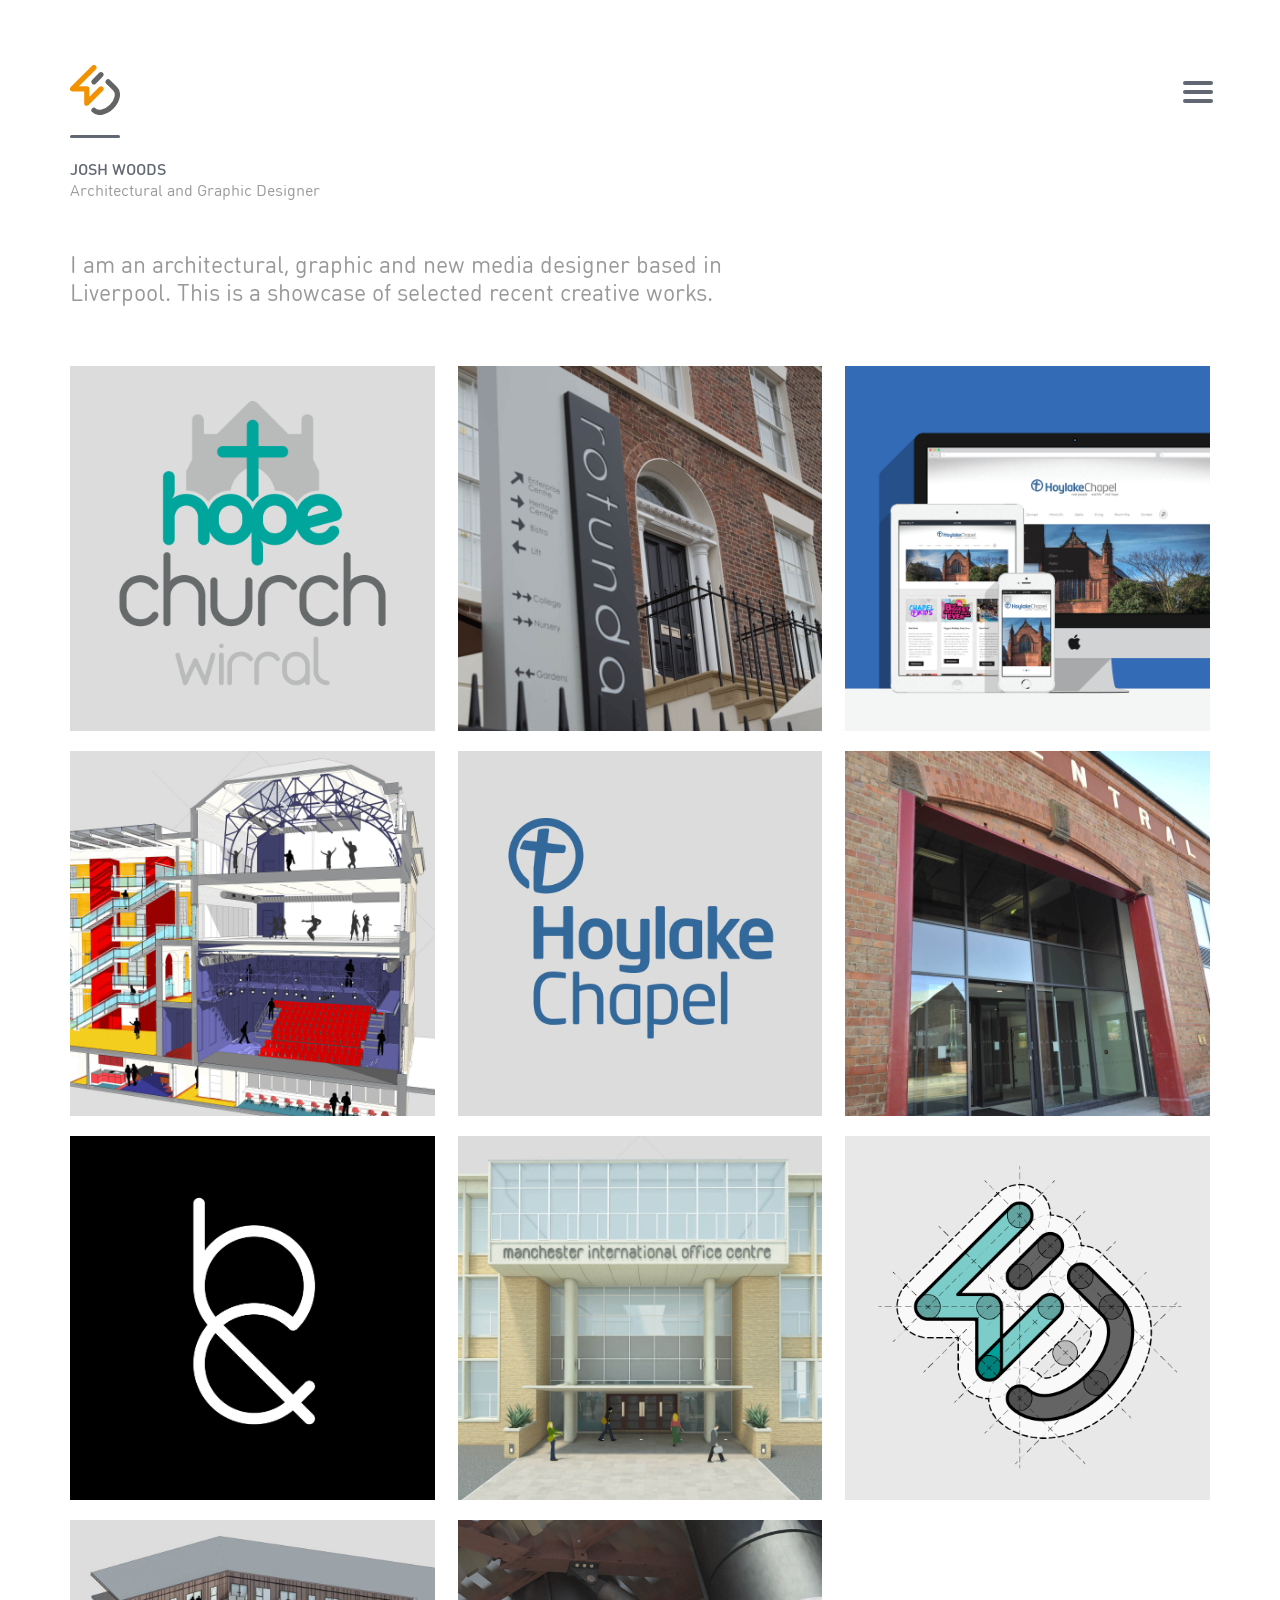
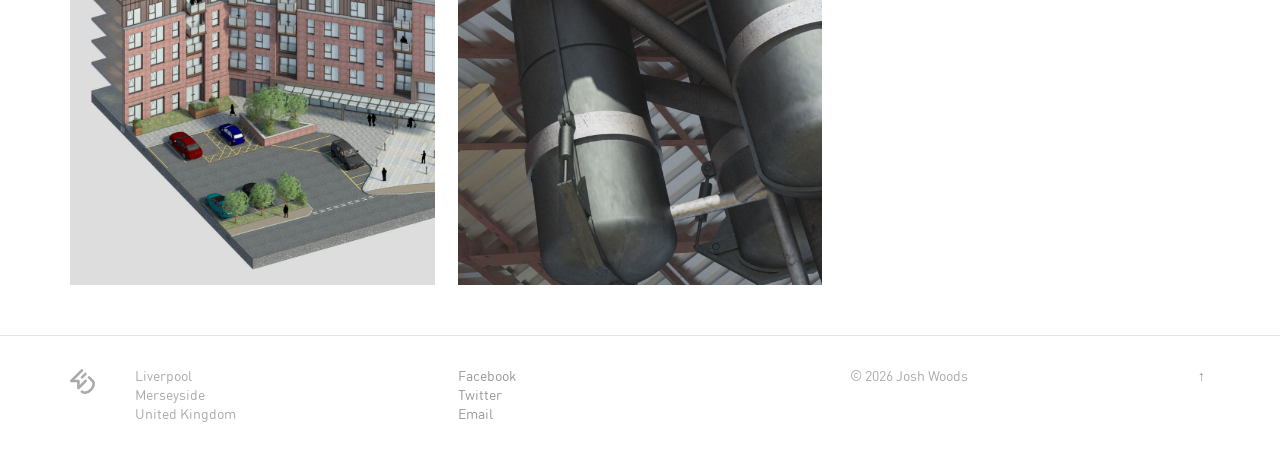
==== commit 781412b9: "Add files via upload" ====
--- a/index.html
+++ b/index.html
@@ -18,7 +18,7 @@
 
 <div class="header">
 <a href="#0">
-<svg class="logo" id="Layer_1" xmlns="http://www.w3.org/2000/svg" viewBox="0 0 94.96 94.96"><g id="LWPOLYLINE"><polyline points="45.44 4.96 4.96 45.44 31.94 45.44 31.94 72.42 58.93 45.44" style="fill:none; stroke:#01a199; stroke-linecap:round; stroke-linejoin:round; stroke-width:9.92px;"/></g><g id="LWPOLYLINE-2"><line x1="45.44" y1="31.94" x2="58.93" y2="18.45" style="fill:none; stroke:#646464; stroke-linecap:round; stroke-linejoin:round; stroke-width:9.92px;"/></g><g id="ELLIPSE"><path d="M45.44,85.91c7.45,7.45,22.55,4.43,33.73-6.75,11.18-11.18,14.2-26.28,6.75-33.73l-13.49-13.49" style="fill:none; stroke:#646464; stroke-linecap:round; stroke-linejoin:round; stroke-width:9.92px;"/></g></svg>
+<svg class="logo" xmlns="http://www.w3.org/2000/svg" viewBox="0 0 94.96 94.96"><g id="LWPOLYLINE"><polyline points="45.44 4.96 4.96 45.44 31.94 45.44 31.94 72.42 58.93 45.44" style="fill:none; stroke:#f39200; stroke-linecap:round; stroke-linejoin:round; stroke-width:9.92px;"/></g><g id="LWPOLYLINE-2"><line x1="45.44" y1="31.94" x2="58.93" y2="18.45" style="fill:none; stroke:#646464; stroke-linecap:round; stroke-linejoin:round; stroke-width:9.92px;"/></g><g id="ELLIPSE"><path d="M45.44,85.91c7.45,7.45,22.55,4.43,33.73-6.75,11.18-11.18,14.2-26.28,6.75-33.73l-13.49-13.49" style="fill:none; stroke:#646464; stroke-linecap:round; stroke-linejoin:round; stroke-width:9.92px;"/></g></svg>
 </a>
       <nav class="hamburger">
         <ul class="drop-down closed">
@@ -188,7 +188,7 @@
 
 			</div>
 				
-<svg class="logofooter" xmlns="http://www.w3.org/2000/svg" viewBox="0 0 50 50"><g id="b"><polyline points="23.92 2.5 2.5 23.92 16.78 23.92 16.78 38.19 31.06 23.92" style="fill:none; stroke:rgb(170, 170, 170); stroke-linecap:round; stroke-linejoin:round; stroke-width:5px;"/></g><g id="c"><line x1="23.92" y1="16.78" x2="31.06" y2="9.64" style="fill:none; stroke:rgb(170, 170, 170); stroke-linecap:round; stroke-linejoin:round; stroke-width:5px;"/></g><g id="d"><path d="M23.92,45.33c3.94,3.94,11.93,2.34,17.85-3.57,5.92-5.92,7.51-13.91,3.57-17.85l-7.14-7.14" style="fill:none; stroke:rgb(170, 170, 170); stroke-linecap:round; stroke-linejoin:round; stroke-width:5px;"/></g></svg>
+				<svg class="logofooter" xmlns="http://www.w3.org/2000/svg" viewBox="0 0 94.96 94.96"><g id="LWPOLYLINE"><polyline points="45.44 4.96 4.96 45.44 31.94 45.44 31.94 72.42 58.93 45.44" style="fill:none; stroke: rgb(170,170,170); stroke-linecap:round; stroke-linejoin:round; stroke-width:9.92px;"/></g><g id="LWPOLYLINE-2"><line x1="45.44" y1="31.94" x2="58.93" y2="18.45" style="fill:none; stroke:rgb(170,170,170); stroke-linecap:round; stroke-linejoin:round; stroke-width:9.92px;"/></g><g id="ELLIPSE"><path d="M45.44,85.91c7.45,7.45,22.55,4.43,33.73-6.75,11.18-11.18,14.2-26.28,6.75-33.73l-13.49-13.49" style="fill:none; stroke:rgb(170,170,170); stroke-linecap:round; stroke-linejoin:round; stroke-width:9.92px;"/></g></svg>
 
 
 			<div class="item location footer2">
@@ -201,7 +201,7 @@
 				&copy; 2026 Josh Woods
 			</div>
 			<div class="top">
-				<a href="#top">&#8679;</a>
+				<a href="#top">&uarr;</a>
 			</div>
 
 		</div>
--- a/css/style.css
+++ b/css/style.css
@@ -206,11 +206,9 @@
 .logo {
     width: 50px;
     height: 50px;
-    margin-bottom: 25px;
     margin-top: 15px;
     float: left;
     z-index: 99;
-    cursor: pointer;
     cursor: hand;
 	}
 	
@@ -231,7 +229,7 @@
       }
 
 .header {
-  z-index: 99;
+  z-index: 98;
   background: #ffffff;
   background: linear-gradient(0deg,rgba(255, 255, 255, 0) 25%, rgba(255, 255, 255, 1) 100%);
   left: 0;
@@ -888,6 +886,7 @@
 
 .logofooter {
 	position: absolute;
+	width: 25px;
 	margin-left: 0px;
 	margin-top: 3px;
         float: left;
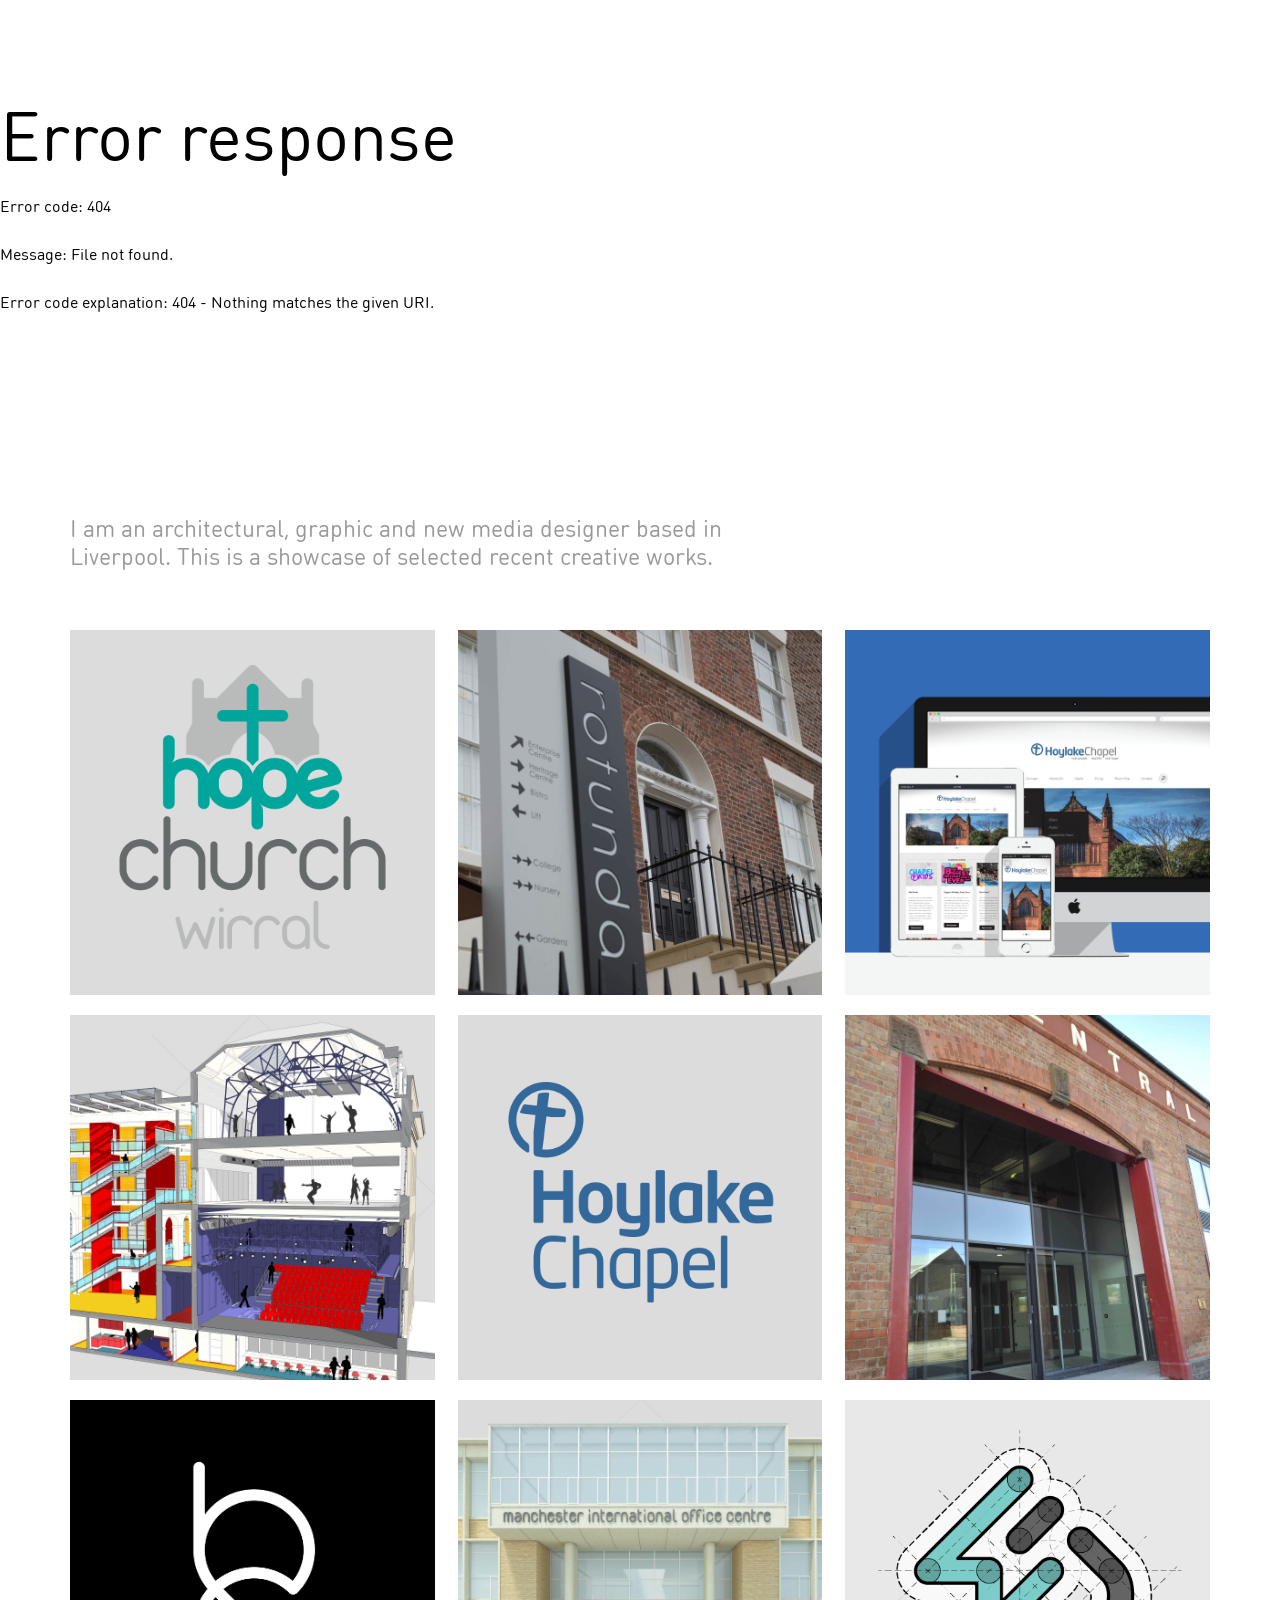
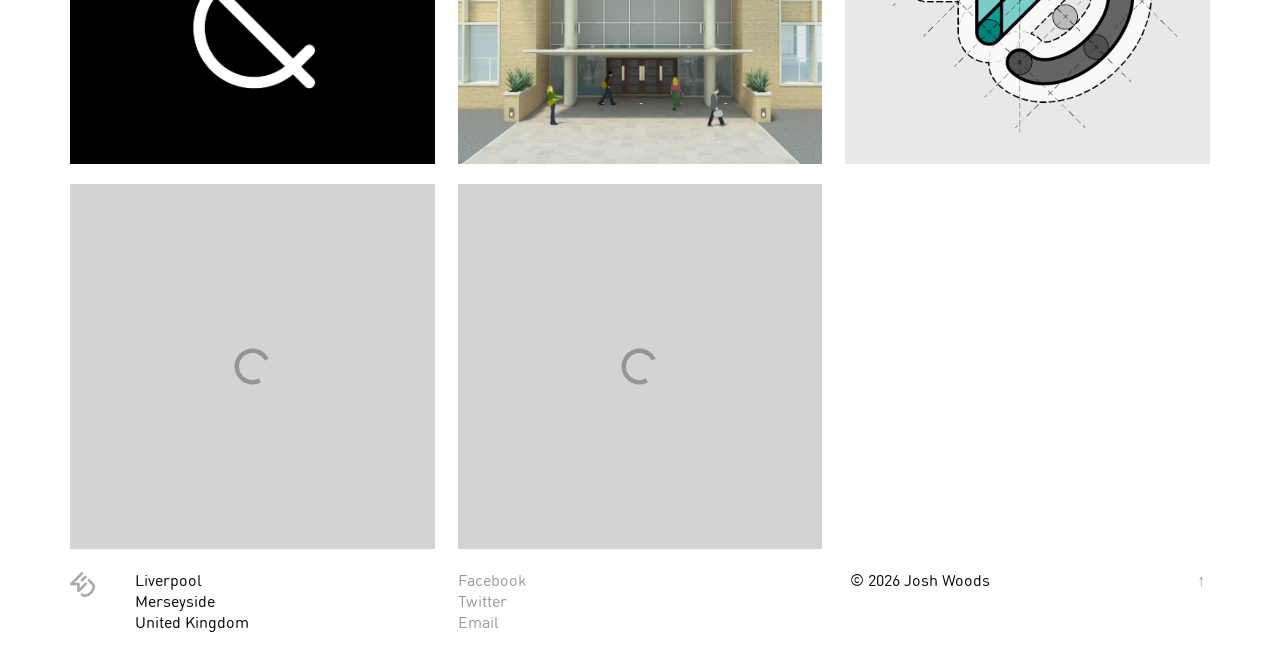
==== commit bd19eeeb: "Add files via upload" ====
--- a/index.html
+++ b/index.html
@@ -13,46 +13,15 @@
 </head>
 
 <body>
-
 <section id="top" style="height: 50px;"></section>
 
-<div class="header">
-<a href="#0">
-<svg class="logo" xmlns="http://www.w3.org/2000/svg" viewBox="0 0 94.96 94.96"><g id="LWPOLYLINE"><polyline points="45.44 4.96 4.96 45.44 31.94 45.44 31.94 72.42 58.93 45.44" style="fill:none; stroke:#f39200; stroke-linecap:round; stroke-linejoin:round; stroke-width:9.92px;"/></g><g id="LWPOLYLINE-2"><line x1="45.44" y1="31.94" x2="58.93" y2="18.45" style="fill:none; stroke:#646464; stroke-linecap:round; stroke-linejoin:round; stroke-width:9.92px;"/></g><g id="ELLIPSE"><path d="M45.44,85.91c7.45,7.45,22.55,4.43,33.73-6.75,11.18-11.18,14.2-26.28,6.75-33.73l-13.49-13.49" style="fill:none; stroke:#646464; stroke-linecap:round; stroke-linejoin:round; stroke-width:9.92px;"/></g></svg>
-</a>
-      <nav class="hamburger">
-        <ul class="drop-down closed">
-          <li>
-            <div class="nav-button navTrigger">
-              <i></i><i></i><i></i>
-            </div>
-          </li>
-          <li class="filter dditem" data-filter="all" style="margin-top: 70px;"><a data-type="all" href="#0">SHOW ALL</a></li>
-          <li class="filter dditem" data-filter=".online"><a data-type="online" href="#0">NEW MEDIA</a></li>
-					<li class="filter dditem" data-filter=".architect"><a data-type="architect" href="#0">ARCHITECTURE</a>
-					</li>
-					<li class="filter dditem" data-filter=".identity"><a data-type="identity" href="#0">IDENTITY</a>
-					</li>
-					<li class="filter dditem" data-filter=".print"><a data-type="print" href="#0">PRINT</a>
-					</li>
-                    <li><a href="/about/">ABOUT</a>
-					</li>
-                    <li><a href="/contact/" style="font-weight: 500; color: #626774;">CONTACT</a>
-                    </li>
-        </ul>
-      </nav>
+<div id="remote"></div>
 
-</div>
-
-<div id="whiteout" class="showverlay"></div>
-    
-<div class="wrapper">
-  <div class="title">
-    <div class="titleline" margin-top: 24px;></div>
-    <div style="font-weight: 500; color: #626774; margin-top: 20px;">JOSH WOODS</div>
-    <div style="color: #999999;">Architectural and Graphic Designer</div>
-  </div>
-</div>
+<script>
+  fetch('/header.html')
+    .then(res => res.text())
+    .then(html => document.getElementById('remote').innerHTML = html);
+</script>
 
 <div class="wrapper"><div class="subtitle">
     <h3>
@@ -179,33 +148,13 @@
 		</div>
         </div>
     
-	<div class="footer">
-			<div class="container wrapper">
-			<div class="item location footer1">
-				Liverpool
-				<br>Merseyside
-				<br>United Kingdom
+<div id="footer"></div>
 
-			</div>
-				
-				<svg class="logofooter" xmlns="http://www.w3.org/2000/svg" viewBox="0 0 94.96 94.96"><g id="LWPOLYLINE"><polyline points="45.44 4.96 4.96 45.44 31.94 45.44 31.94 72.42 58.93 45.44" style="fill:none; stroke: rgb(170,170,170); stroke-linecap:round; stroke-linejoin:round; stroke-width:9.92px;"/></g><g id="LWPOLYLINE-2"><line x1="45.44" y1="31.94" x2="58.93" y2="18.45" style="fill:none; stroke:rgb(170,170,170); stroke-linecap:round; stroke-linejoin:round; stroke-width:9.92px;"/></g><g id="ELLIPSE"><path d="M45.44,85.91c7.45,7.45,22.55,4.43,33.73-6.75,11.18-11.18,14.2-26.28,6.75-33.73l-13.49-13.49" style="fill:none; stroke:rgb(170,170,170); stroke-linecap:round; stroke-linejoin:round; stroke-width:9.92px;"/></g></svg>
-
-
-			<div class="item location footer2">
-				<a href="https://www.facebook.com/joshdmw">Facebook</a>
-				<br><a href="https://twitter.com/jdmwoods">Twitter</a>
-				<br><a href="/contact/">Email</a>
-			</div>
-
-			<div class="copyright">
-				&copy; 2026 Josh Woods
-			</div>
-			<div class="top">
-				<a href="#top">&uarr;</a>
-			</div>
-
-		</div>
-	</div>
+<script>
+  fetch('/footer.html')
+    .then(res => res.text())
+    .then(html => document.getElementById('footer').innerHTML = html);
+</script>
     
 <script src='js/jquery-2.1.4.min.js'></script>
 <script src="js/hamburger.js"></script>
--- a/css/style.css
+++ b/css/style.css
@@ -229,7 +229,7 @@
       }
 
 .header {
-  z-index: 98;
+  z-index: 90;
   background: #ffffff;
   background: linear-gradient(0deg,rgba(255, 255, 255, 0) 25%, rgba(255, 255, 255, 1) 100%);
   left: 0;
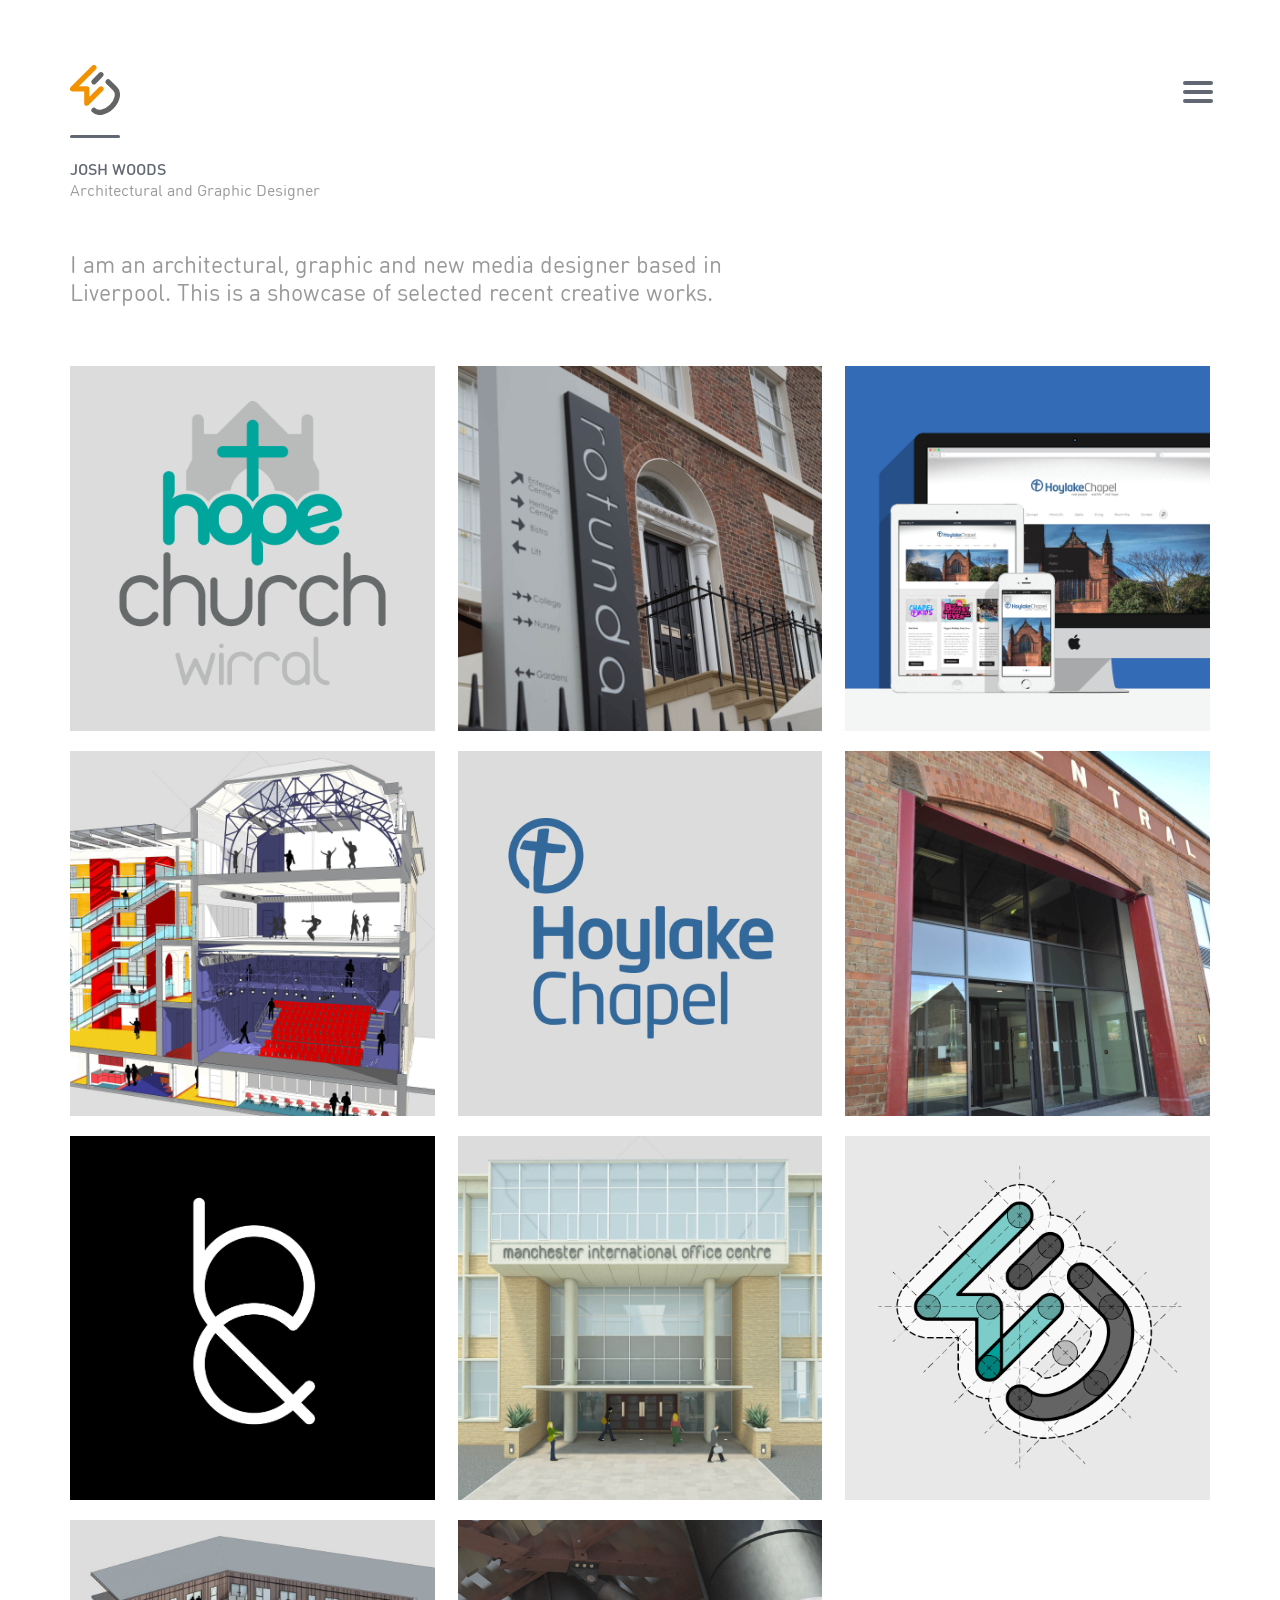
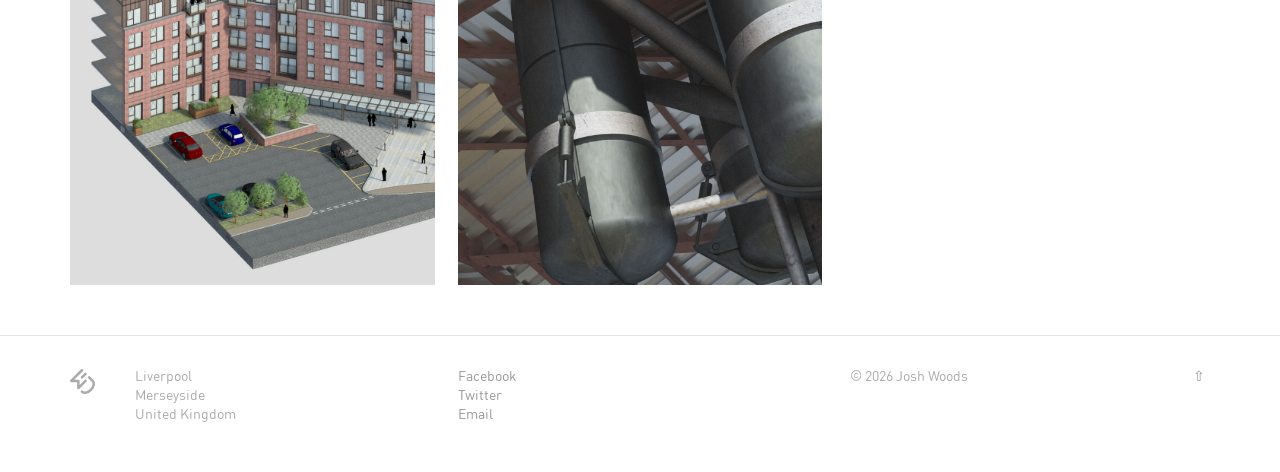
==== commit 5a36b874: "Add files via upload" ====
--- a/index.html
+++ b/index.html
@@ -13,15 +13,47 @@
 </head>
 
 <body>
+
 <section id="top" style="height: 50px;"></section>
 
-<div id="remote"></div>
-
-<script>
-  fetch('/header.html')
-    .then(res => res.text())
-    .then(html => document.getElementById('remote').innerHTML = html);
-</script>
+<div class="header">
+<a href="#0">
+<svg class="logo" xmlns="http://www.w3.org/2000/svg" viewBox="0 0 94.96 94.96"><g id="LWPOLYLINE"><polyline points="45.44 4.96 4.96 45.44 31.94 45.44 31.94 72.42 58.93 45.44" style="fill:none; stroke:#f39200; stroke-linecap:round; stroke-linejoin:round; stroke-width:9.92px;"/></g><g id="LWPOLYLINE-2"><line x1="45.44" y1="31.94" x2="58.93" y2="18.45" style="fill:none; stroke:#646464; stroke-linecap:round; stroke-linejoin:round; stroke-width:9.92px;"/></g><g id="ELLIPSE"><path d="M45.44,85.91c7.45,7.45,22.55,4.43,33.73-6.75,11.18-11.18,14.2-26.28,6.75-33.73l-13.49-13.49" style="fill:none; stroke:#646464; stroke-linecap:round; stroke-linejoin:round; stroke-width:9.92px;"/></g></svg>
+</a>
+      <nav class="hamburger">
+        <ul class="drop-down closed">
+          <li>
+            <div class="nav-button navTrigger">
+              <i></i><i></i><i></i>
+            </div>
+          </li>
+          <li class="filter dditem" data-filter="all" style="margin-top: 70px;"><a data-type="all" href="#0">SHOW ALL</a></li>
+          <li class="filter dditem" data-filter=".online"><a data-type="online" href="#0">NEW MEDIA</a></li>
+					<li class="filter dditem" data-filter=".architect"><a data-type="architect" href="#0">ARCHITECTURE</a>
+					</li>
+					<li class="filter dditem" data-filter=".identity"><a data-type="identity" href="#0">IDENTITY</a>
+					</li>
+					<li class="filter dditem" data-filter=".print"><a data-type="print" href="#0">PRINT</a>
+					</li>
+                    <li><a href="/about/">ABOUT</a>
+					</li>
+                    <li><a href="/contact/" style="font-weight: 500; color: #626774;">CONTACT</a>
+                    </li>
+        </ul>
+      </nav>
+
+</div>
+
+<div id="whiteout" class="showverlay"></div>
+    
+<div class="wrapper">
+  <div class="title">
+    <div class="titleline" margin-top: 24px;></div>
+    <div style="font-weight: 500; color: #626774; margin-top: 20px;">JOSH WOODS</div>
+    <div style="color: #999999;">Architectural and Graphic Designer</div>
+  </div>
+</div>
+
 
 <div class="wrapper"><div class="subtitle">
     <h3>
@@ -148,13 +180,34 @@
 		</div>
         </div>
     
-<div id="footer"></div>
-
-<script>
-  fetch('/footer.html')
-    .then(res => res.text())
-    .then(html => document.getElementById('footer').innerHTML = html);
-</script>
+
+	<div class="footer">
+			<div class="container wrapper">
+			<div class="item location footer1">
+				Liverpool
+				<br>Merseyside
+				<br>United Kingdom
+
+			</div>
+				
+<svg class="logofooter" xmlns="http://www.w3.org/2000/svg" viewBox="0 0 50 50"><g id="b"><polyline points="23.92 2.5 2.5 23.92 16.78 23.92 16.78 38.19 31.06 23.92" style="fill:none; stroke:rgb(170, 170, 170); stroke-linecap:round; stroke-linejoin:round; stroke-width:5px;"/></g><g id="c"><line x1="23.92" y1="16.78" x2="31.06" y2="9.64" style="fill:none; stroke:rgb(170, 170, 170); stroke-linecap:round; stroke-linejoin:round; stroke-width:5px;"/></g><g id="d"><path d="M23.92,45.33c3.94,3.94,11.93,2.34,17.85-3.57,5.92-5.92,7.51-13.91,3.57-17.85l-7.14-7.14" style="fill:none; stroke:rgb(170, 170, 170); stroke-linecap:round; stroke-linejoin:round; stroke-width:5px;"/></g></svg>
+
+
+			<div class="item location footer2">
+				<a href="https://www.facebook.com/joshdmw">Facebook</a>
+				<br><a href="https://twitter.com/jdmwoods">Twitter</a>
+				<br><a href="/contact/">Email</a>
+			</div>
+
+			<div class="copyright">
+				&copy; 2026 Josh Woods
+			</div>
+			<div class="top">
+				<a href="#top">&#8679;</a>
+			</div>
+
+		</div>
+	</div>
     
 <script src='js/jquery-2.1.4.min.js'></script>
 <script src="js/hamburger.js"></script>
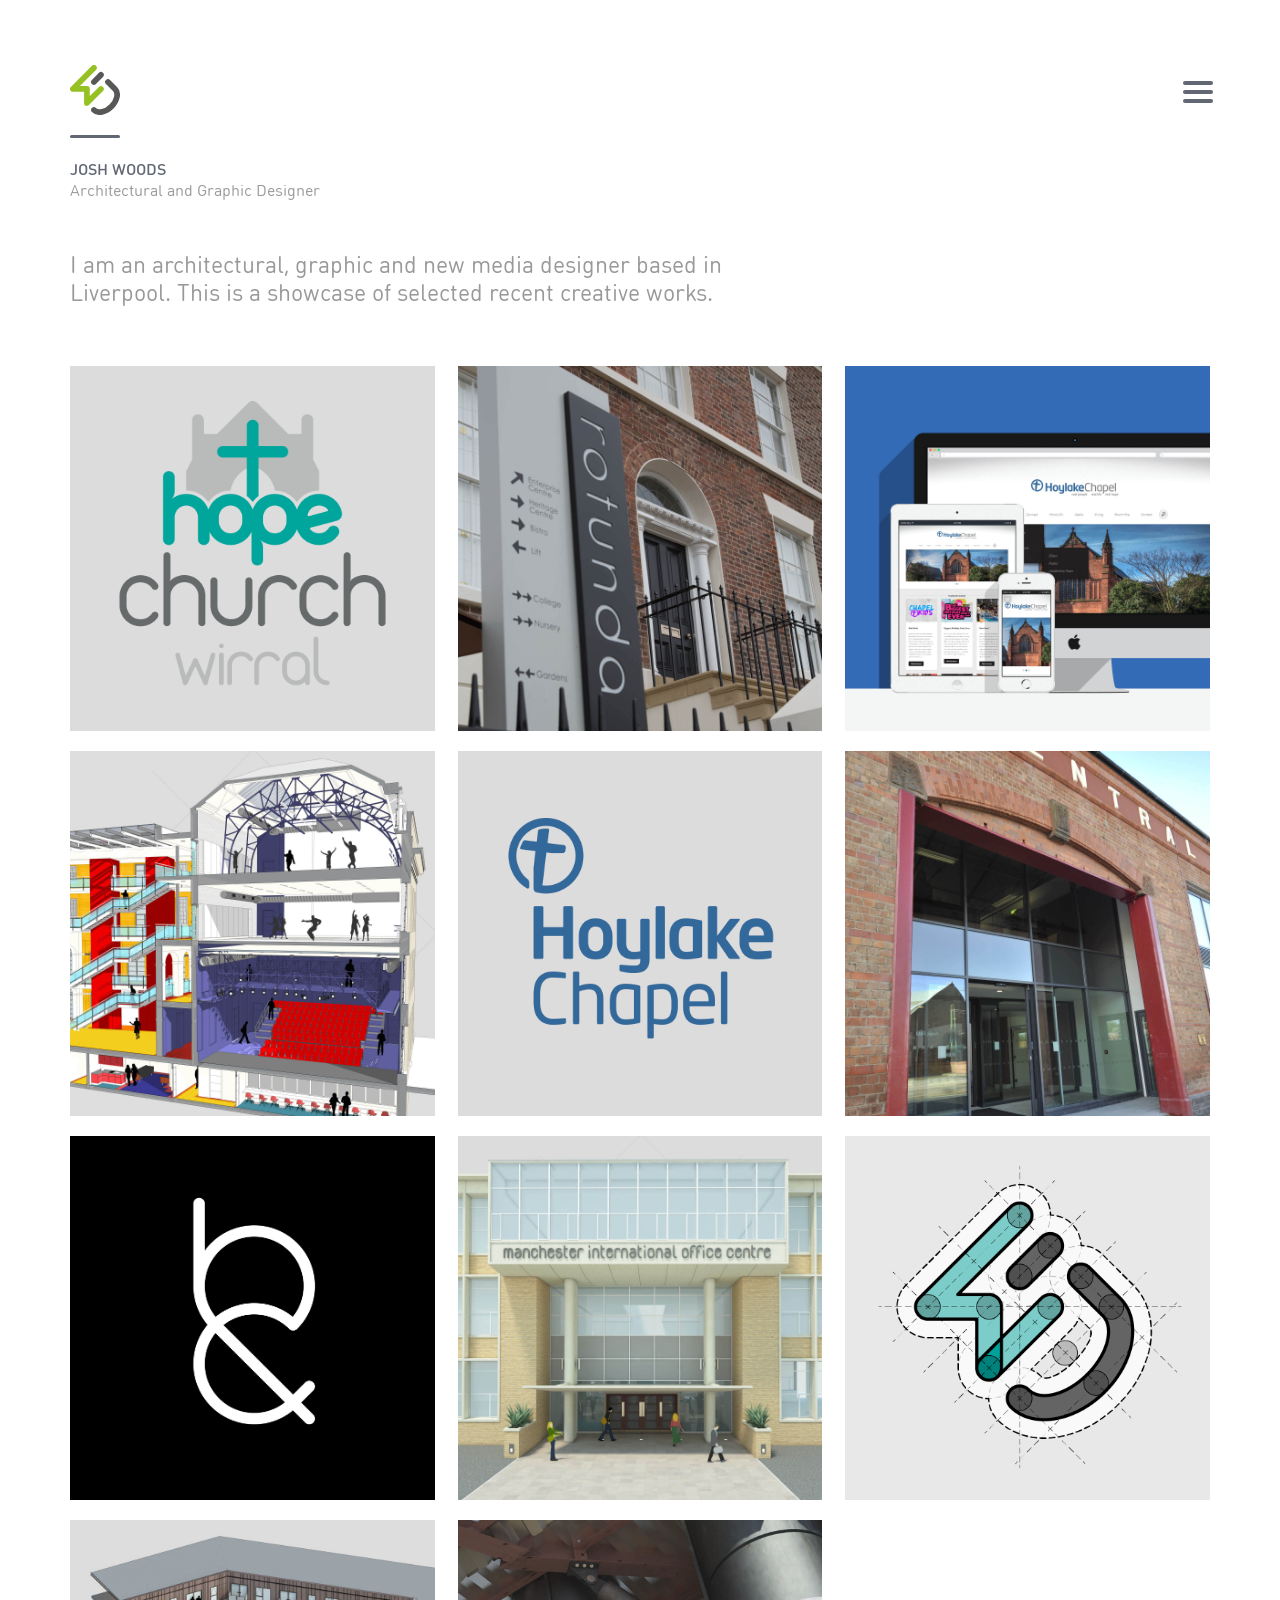
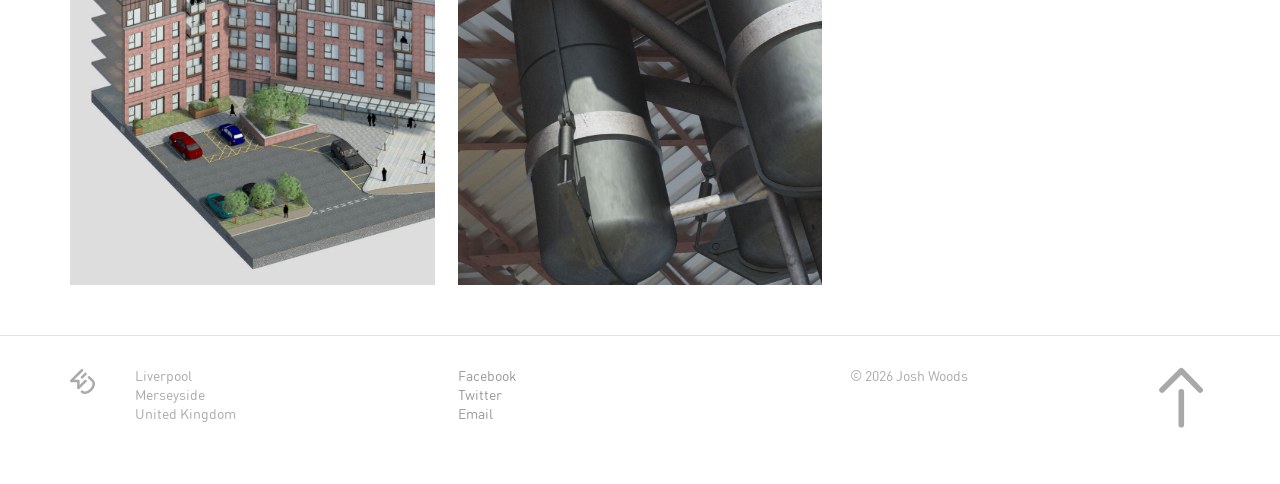
==== commit e2e857a2: "Add files via upload" ====
--- a/index.html
+++ b/index.html
@@ -18,7 +18,11 @@
 
 <div class="header">
 <a href="#0">
-<svg class="logo" xmlns="http://www.w3.org/2000/svg" viewBox="0 0 94.96 94.96"><g id="LWPOLYLINE"><polyline points="45.44 4.96 4.96 45.44 31.94 45.44 31.94 72.42 58.93 45.44" style="fill:none; stroke:#f39200; stroke-linecap:round; stroke-linejoin:round; stroke-width:9.92px;"/></g><g id="LWPOLYLINE-2"><line x1="45.44" y1="31.94" x2="58.93" y2="18.45" style="fill:none; stroke:#646464; stroke-linecap:round; stroke-linejoin:round; stroke-width:9.92px;"/></g><g id="ELLIPSE"><path d="M45.44,85.91c7.45,7.45,22.55,4.43,33.73-6.75,11.18-11.18,14.2-26.28,6.75-33.73l-13.49-13.49" style="fill:none; stroke:#646464; stroke-linecap:round; stroke-linejoin:round; stroke-width:9.92px;"/></g></svg>
+<svg class="logo" xmlns="http://www.w3.org/2000/svg" viewBox="0 0 141.73 141.73">
+    <polyline points="67.85 8.11 8.12 67.85 47.94 67.85 47.94 107.67 87.76 67.85" style="fill:none; stroke:#95c122; stroke-linecap:round; stroke-linejoin:round; stroke-width:16.18px;"/>
+    <line x1="67.85" y1="47.94" x2="87.76" y2="28.02" style="fill:none; stroke:#585857; stroke-linecap:round; stroke-linejoin:round; stroke-width:16.18px;"/>
+    <path d="M67.85,127.58c11,11,33.28,6.54,49.78-9.96,16.5-16.5,20.95-38.78,9.96-49.78l-19.91-19.91" style="fill:none; stroke:#585857; stroke-linecap:round; stroke-linejoin:round; stroke-width:16.18px;"/>
+</svg>
 </a>
       <nav class="hamburger">
         <ul class="drop-down closed">
@@ -190,6 +194,9 @@
 
 			</div>
 				
+
+				
+				
 <svg class="logofooter" xmlns="http://www.w3.org/2000/svg" viewBox="0 0 50 50"><g id="b"><polyline points="23.92 2.5 2.5 23.92 16.78 23.92 16.78 38.19 31.06 23.92" style="fill:none; stroke:rgb(170, 170, 170); stroke-linecap:round; stroke-linejoin:round; stroke-width:5px;"/></g><g id="c"><line x1="23.92" y1="16.78" x2="31.06" y2="9.64" style="fill:none; stroke:rgb(170, 170, 170); stroke-linecap:round; stroke-linejoin:round; stroke-width:5px;"/></g><g id="d"><path d="M23.92,45.33c3.94,3.94,11.93,2.34,17.85-3.57,5.92-5.92,7.51-13.91,3.57-17.85l-7.14-7.14" style="fill:none; stroke:rgb(170, 170, 170); stroke-linecap:round; stroke-linejoin:round; stroke-width:5px;"/></g></svg>
 
 
@@ -203,7 +210,22 @@
 				&copy; 2026 Josh Woods
 			</div>
 			<div class="top">
-				<a href="#top">&#8679;</a>
+				<a href="#top"><svg id="Layer_1" xmlns="http://www.w3.org/2000/svg" version="1.1" viewBox="0 0 11.7 16">
+  <!-- Generator: Adobe Illustrator 30.7.0, SVG Export Plug-In . SVG Version: 2.1.4 Build 114)  -->
+  <defs>
+    <style>
+      .st0 {
+        fill: none;
+        stroke: #a9a9a9;
+        stroke-linecap: round;
+        stroke-linejoin: round;
+        stroke-width: 1.4px;
+      }
+    </style>
+  </defs>
+  <polyline class="st0" points="1 6 5.8 1.2 10.5 6"/>
+  <line class="st0" x1="5.8" y1="6.4" x2="5.8" y2="14.6"/>
+</svg></a>
 			</div>
 
 		</div>
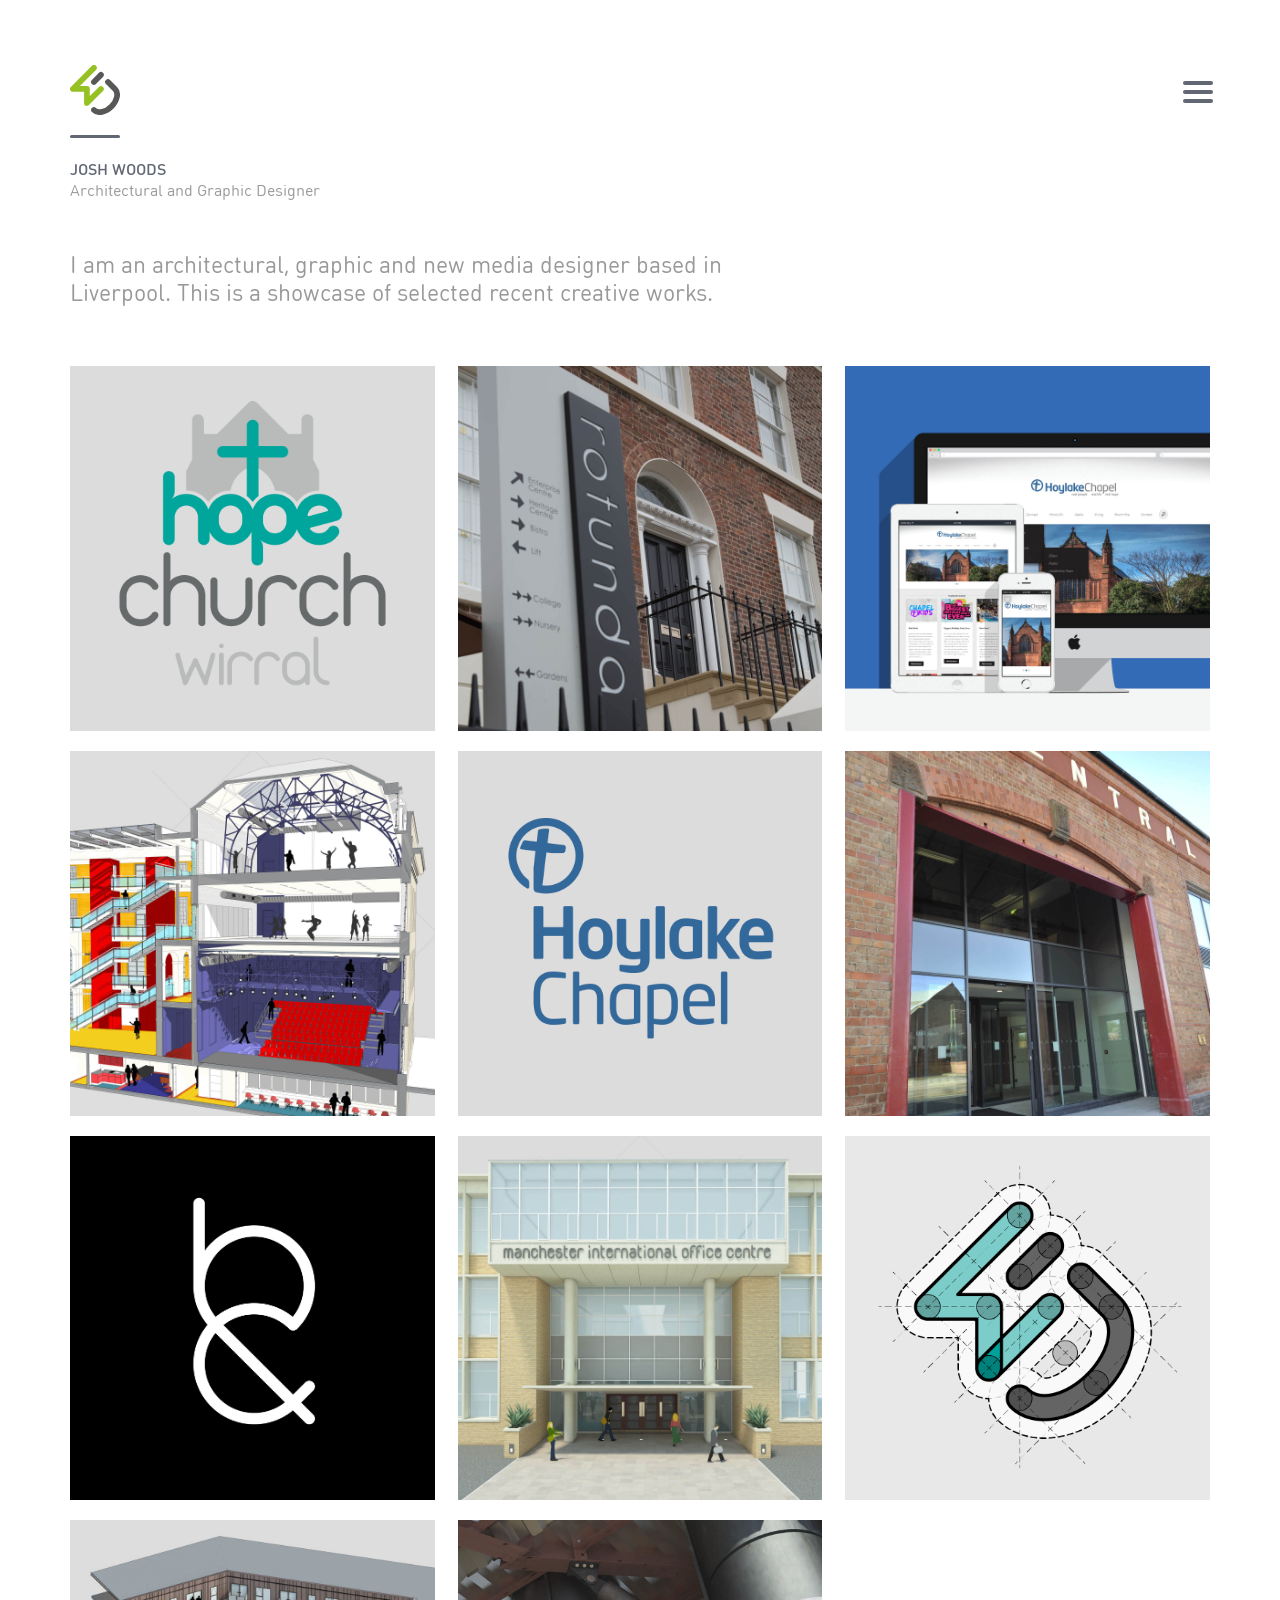
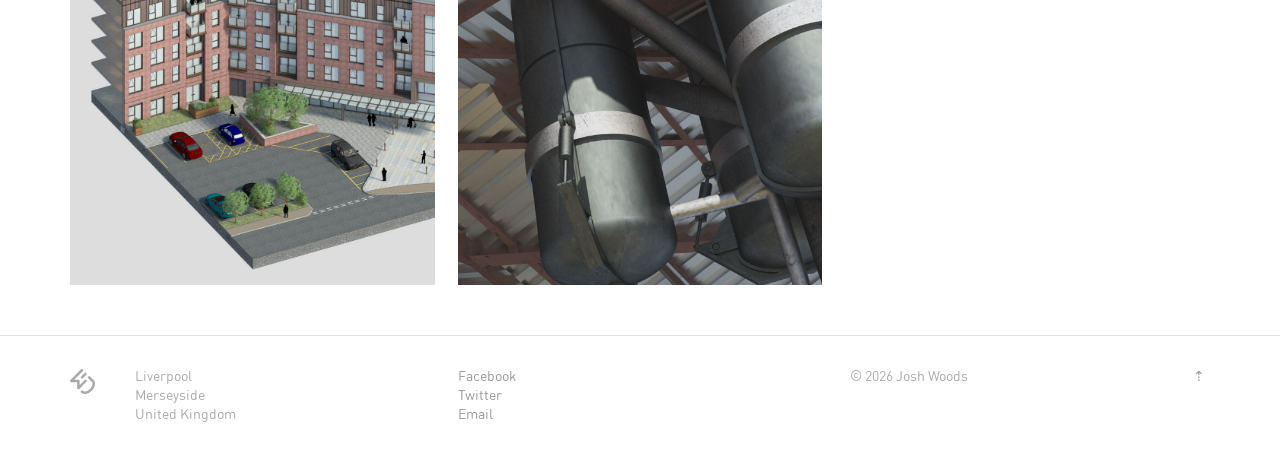
==== commit f21e7c05: "Add files via upload" ====
--- a/index.html
+++ b/index.html
@@ -210,22 +210,7 @@
 				&copy; 2026 Josh Woods
 			</div>
 			<div class="top">
-				<a href="#top"><svg id="Layer_1" xmlns="http://www.w3.org/2000/svg" version="1.1" viewBox="0 0 11.7 16">
-  <!-- Generator: Adobe Illustrator 30.7.0, SVG Export Plug-In . SVG Version: 2.1.4 Build 114)  -->
-  <defs>
-    <style>
-      .st0 {
-        fill: none;
-        stroke: #a9a9a9;
-        stroke-linecap: round;
-        stroke-linejoin: round;
-        stroke-width: 1.4px;
-      }
-    </style>
-  </defs>
-  <polyline class="st0" points="1 6 5.8 1.2 10.5 6"/>
-  <line class="st0" x1="5.8" y1="6.4" x2="5.8" y2="14.6"/>
-</svg></a>
+				<a href="#top">&#8673;</a>
 			</div>
 
 		</div>
--- a/css/style.css
+++ b/css/style.css
@@ -208,6 +208,7 @@
     height: 50px;
     margin-top: 15px;
     float: left;
+    position: relative;
     z-index: 99;
     cursor: hand;
 	}
@@ -229,6 +230,7 @@
       }
 
 .header {
+  position: relative;
   z-index: 90;
   background: #ffffff;
   background: linear-gradient(0deg,rgba(255, 255, 255, 0) 25%, rgba(255, 255, 255, 1) 100%);
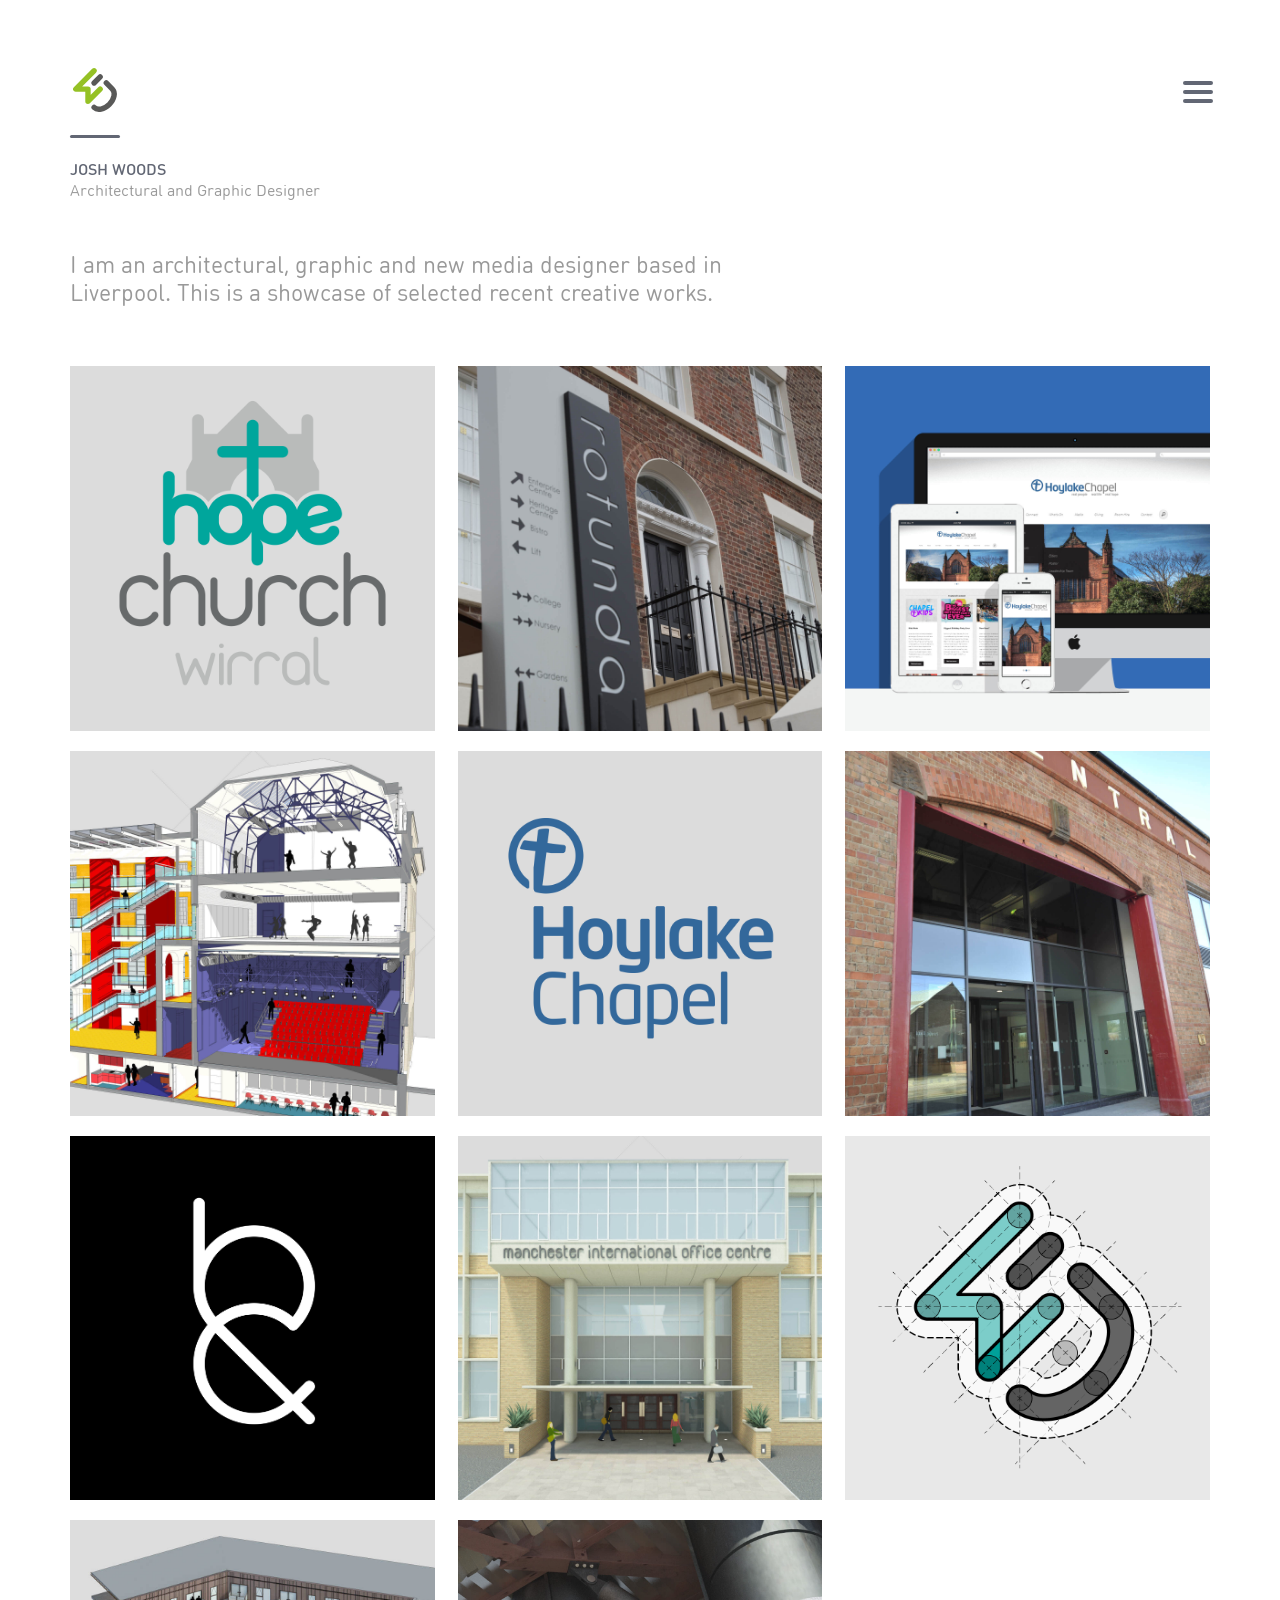
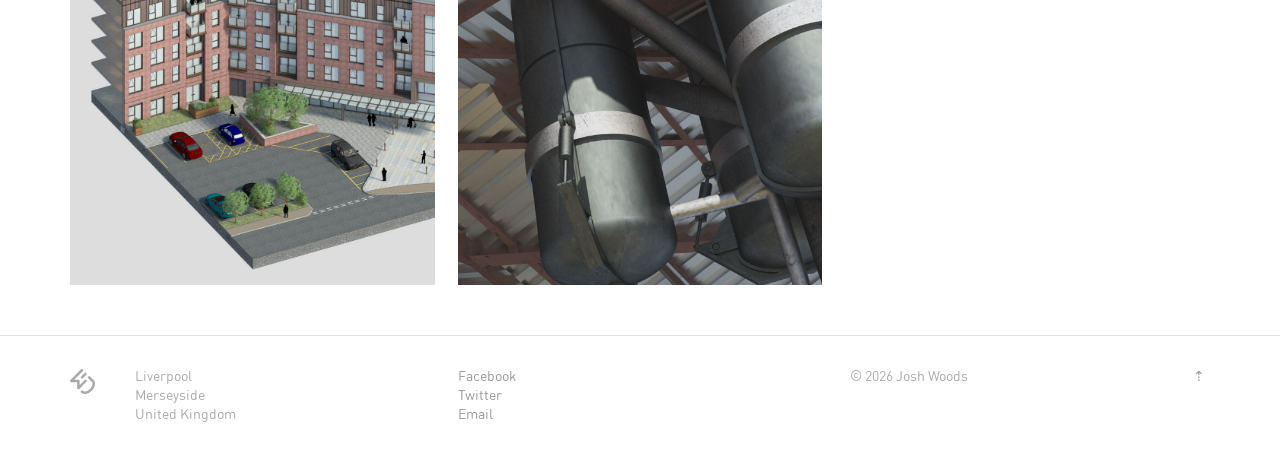
==== commit 60e4ba4b: "Add files via upload" ====
--- a/index.html
+++ b/index.html
@@ -18,10 +18,13 @@
 
 <div class="header">
 <a href="#0">
-<svg class="logo" xmlns="http://www.w3.org/2000/svg" viewBox="0 0 141.73 141.73">
-    <polyline points="67.85 8.11 8.12 67.85 47.94 67.85 47.94 107.67 87.76 67.85" style="fill:none; stroke:#95c122; stroke-linecap:round; stroke-linejoin:round; stroke-width:16.18px;"/>
-    <line x1="67.85" y1="47.94" x2="87.76" y2="28.02" style="fill:none; stroke:#585857; stroke-linecap:round; stroke-linejoin:round; stroke-width:16.18px;"/>
-    <path d="M67.85,127.58c11,11,33.28,6.54,49.78-9.96,16.5-16.5,20.95-38.78,9.96-49.78l-19.91-19.91" style="fill:none; stroke:#585857; stroke-linecap:round; stroke-linejoin:round; stroke-width:16.18px;"/>
+<svg class="logo" xmlns="http://www.w3.org/2000/svg" viewBox="0 0 184.25 184.26">
+    <polyline points="88.72 21.26 21.26 88.73 66.23 88.73 66.23 133.7 111.2 88.73" style="fill:none; stroke:#fff; stroke-linecap:round; stroke-linejoin:round; stroke-width:42.52px;"/>
+    <line x1="88.72" y1="66.24" x2="111.2" y2="43.75" style="fill:none; stroke:#fff; stroke-linecap:round; stroke-linejoin:round; stroke-width:42.52px;"/>
+    <path d="M88.72,156.18c12.42,12.42,37.58,7.39,56.22-11.25,18.63-18.63,23.66-43.8,11.25-56.22l-22.49-22.49" style="fill:none; stroke:#fff; stroke-linecap:round; stroke-linejoin:round; stroke-width:42.52px;"/>
+    <polyline points="88.72 21.26 21.26 88.73 66.23 88.73 66.23 133.7 111.2 88.73" style="fill:none; stroke:#95c125; stroke-linecap:round; stroke-linejoin:round; stroke-width:19.84px;"/>
+    <line x1="88.72" y1="66.24" x2="111.2" y2="43.75" style="fill:none; stroke:#595958; stroke-linecap:round; stroke-linejoin:round; stroke-width:19.84px;"/>
+    <path d="M88.72,156.18c12.42,12.42,37.58,7.39,56.22-11.25,18.63-18.63,23.66-43.8,11.25-56.22l-22.49-22.49" style="fill:none; stroke:#595958; stroke-linecap:round; stroke-linejoin:round; stroke-width:19.84px;"/>
 </svg>
 </a>
       <nav class="hamburger">
